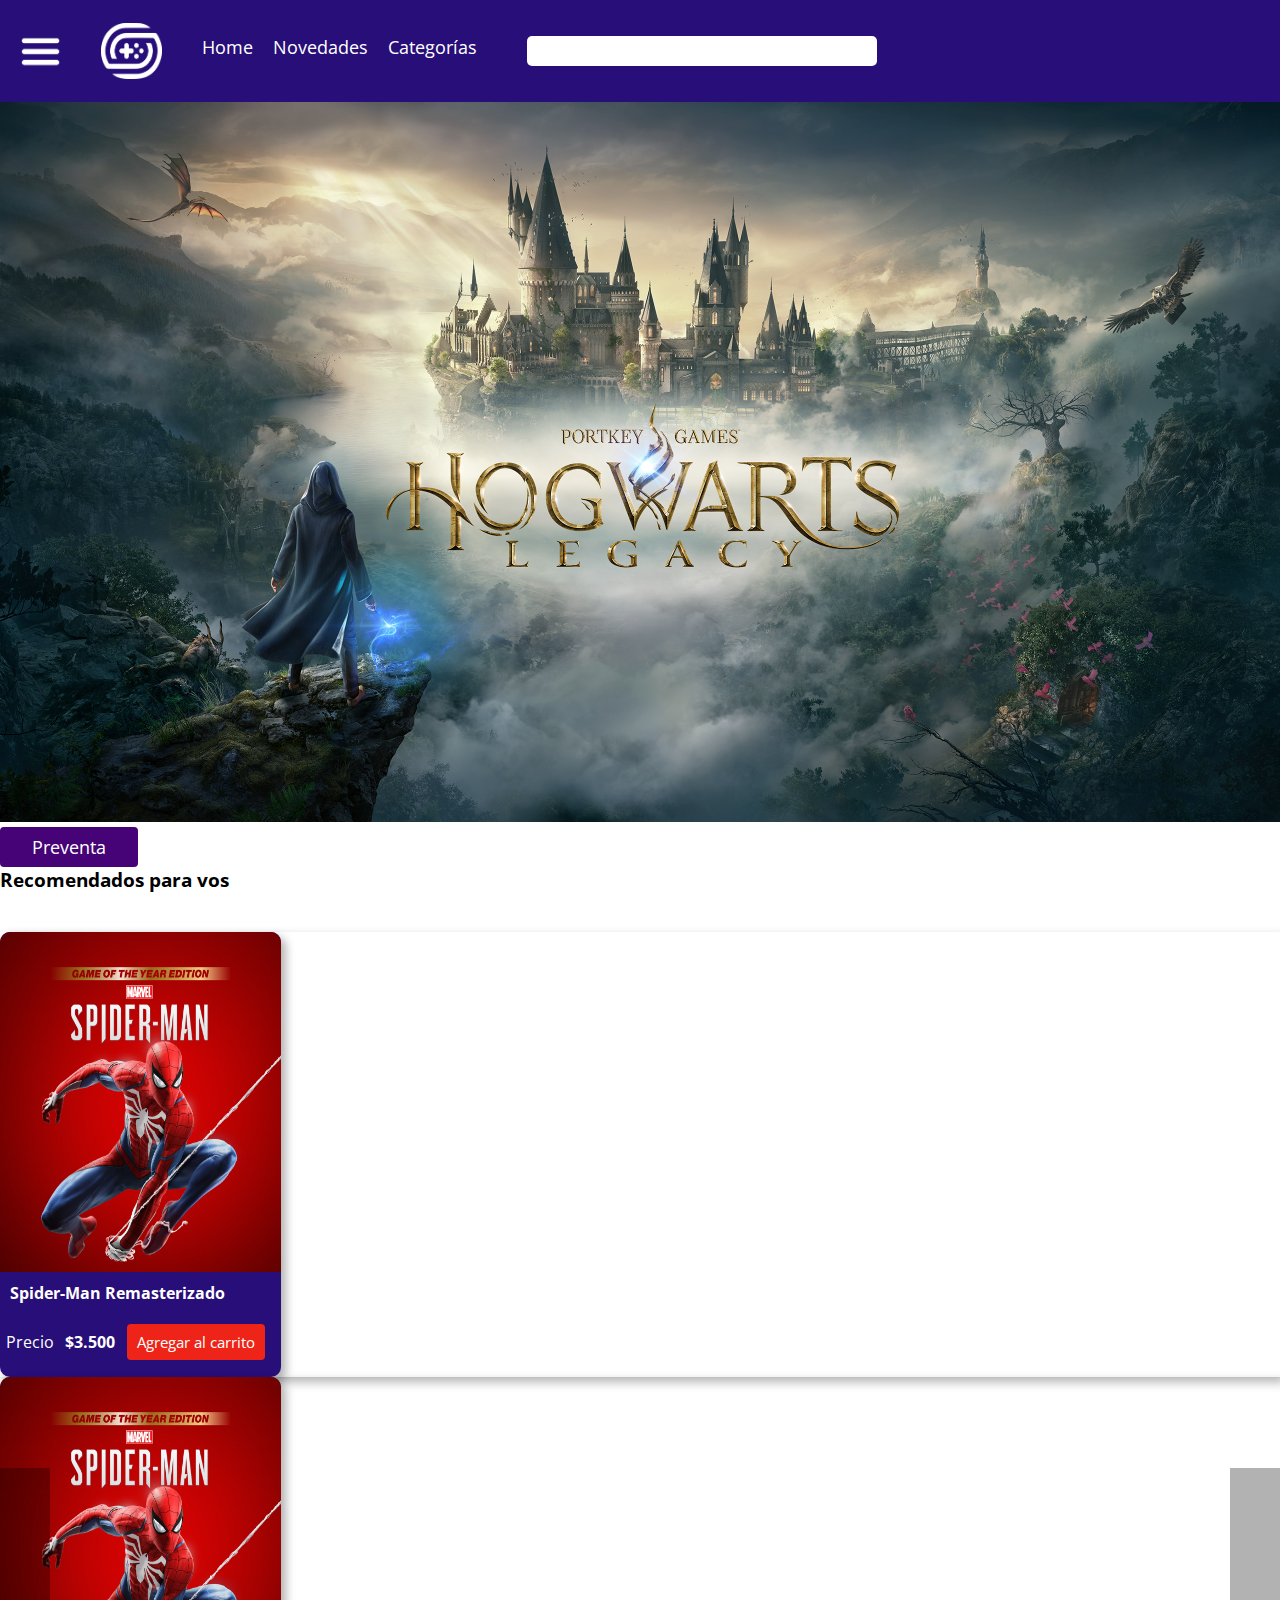
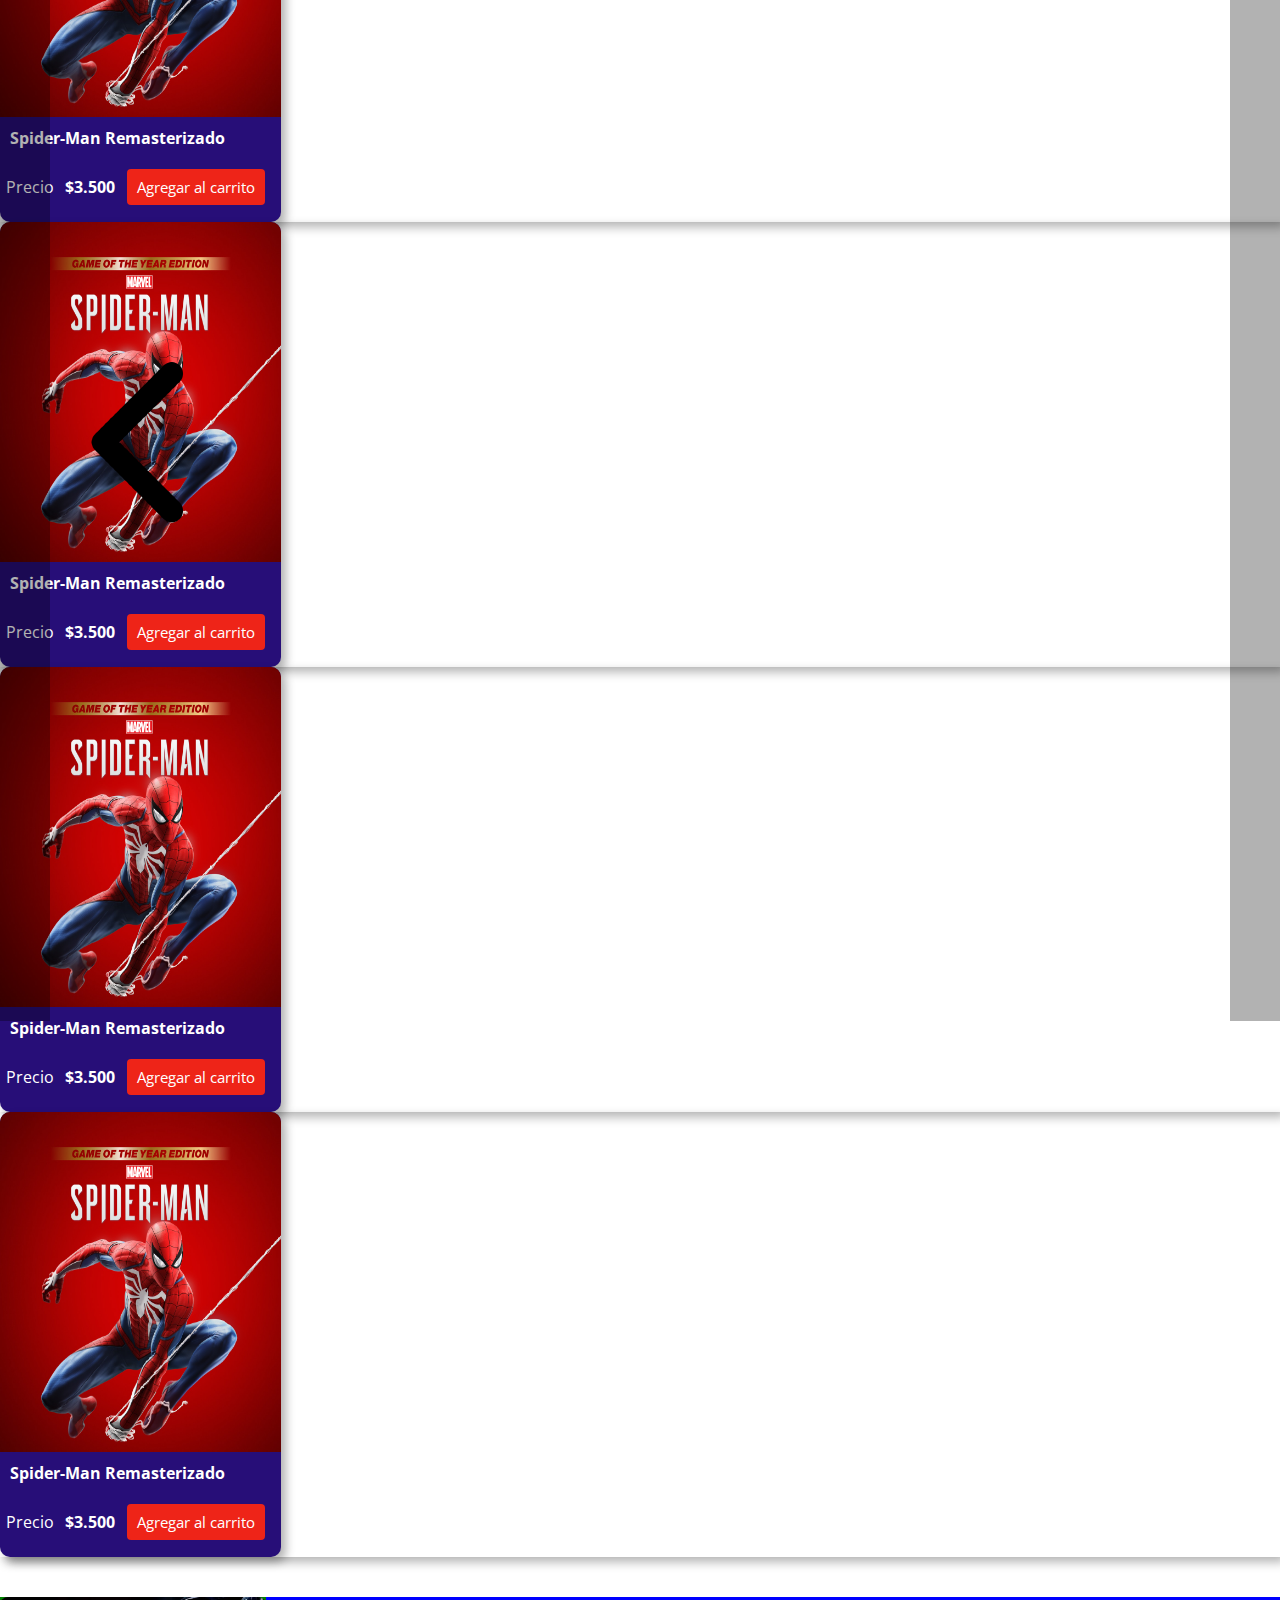
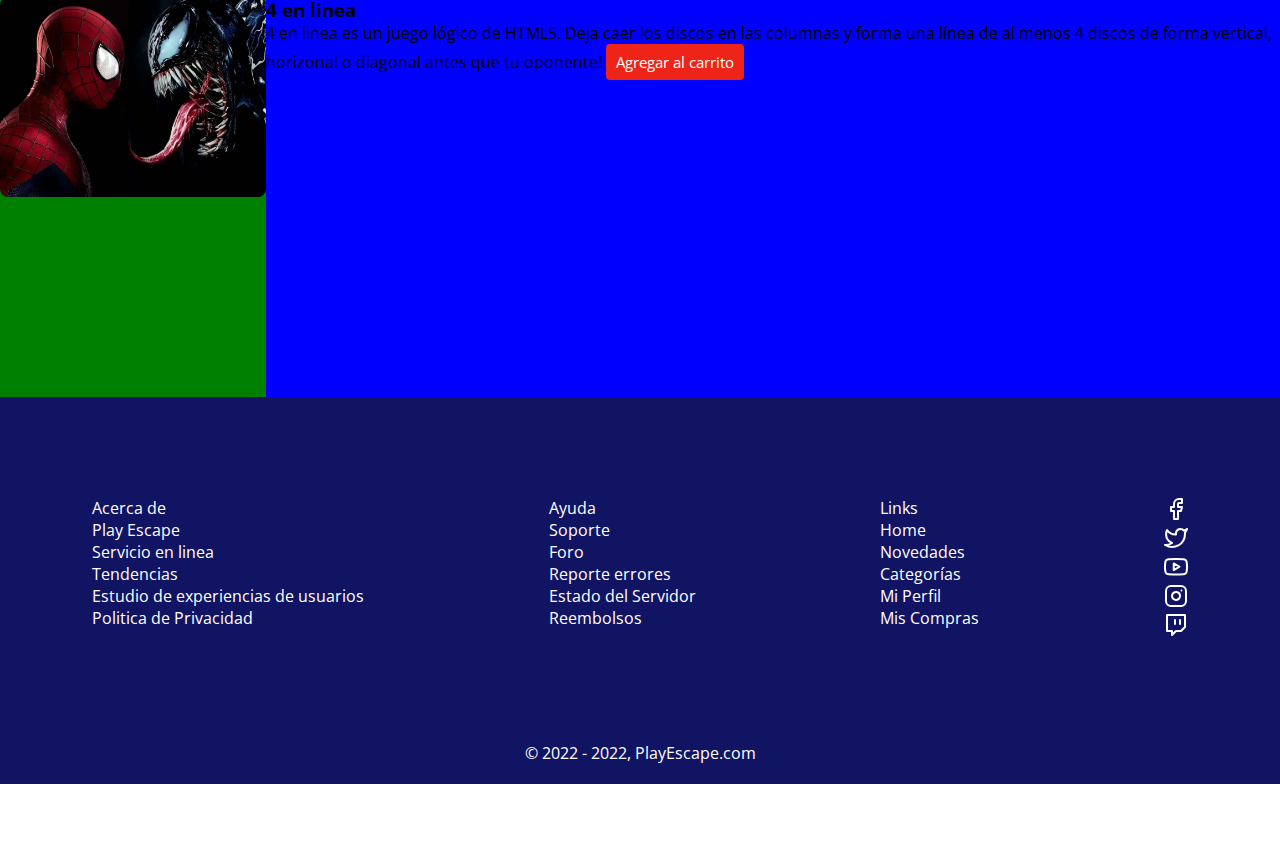
==== index.html @ 0b8a5ca6 "Add files via upload" ====
<!DOCTYPE html>
<html lang="en">
  <head>
    <meta charset="UTF-8" />
    <meta http-equiv="X-UA-Compatible" content="IE=edge" />
    <meta name="viewport" content="width=device-width, initial-scale=1.0" />
    <link
      href="https://fonts.googleapis.com/css?family=Open Sans"
      rel="stylesheet"
    />
    <link rel="stylesheet" href="css/style.css" />
    <title>Document</title>
  </head>
  <body>
    <header>
      <img class="menu-hanburguesa" src="/images/menu_hamburguesa.png" alt="" />
      <img class="logo" src="/images/logo.png" alt="" />
      <nav>
        <ul class="lista-nav">
          <li>Home</li>
          <li>Novedades</li>
          <li>Categorías</li>
        </ul>
      </nav>
      <input class="input-busqueda" type="text" />
    </header>


    <div class="content-hogwarts">
      <img class="img-hogwarts" src="/images/HogwartsLegacy.jpg" alt="" />
    <button class="btn-preventa"> Preventa </button>
    </div>
  <!---- CARDS DEL CARRUSEL RECOMENDADOS-->
<div class="content-carrusel-recomendado">

<div class="content-titulo-controladores">
  <h3>Recomendados para vos</h3>
  <div class="controladores">
    
  </div>
</div>

<div class="content-principal">
  
  
  <!---- de donde a donde va el carrusel-->
  <div class="content-carrusel">
    <button  type="button" id="flecha-izquierda" class="flecha-izquierda">
      <img src="/images/fecha izquierda.png" alt="">
    </button>
    <div class="carrusel">
      <div class="card1">
        <div class="box">
          <img src="/images/spider-man.jpg" alt="" />
        </div>
        <h4 class="title-card">Spider-Man Remasterizado</h4>
        <P>Precio <span>$3.500</span>
          <button class="btn-agregarCarrito"> Agregar al carrito </button></P>
        </div>
      </div>
      <div class="carrusel">
        <div class="card1">
          <div class="box">
            <img src="/images/spider-man.jpg" alt="" />
          </div>
          <h4 class="title-card">Spider-Man Remasterizado</h4>
          <P>Precio <span>$3.500</span>
          <button class="btn-agregarCarrito"> Agregar al carrito </button></P>
        </div>
      </div>
      <div class="carrusel">
        <div class="card1">
          <div class="box">
            <img src="/images/spider-man.jpg" alt="" />
          </div>
          <h4 class="title-card">Spider-Man Remasterizado</h4>
          <P>Precio <span>$3.500</span>
            <button class="btn-agregarCarrito"> Agregar al carrito </button></P>
          </div>
        </div>
        <div class="carrusel">
          <div class="card1">
          <div class="box">
            <img src="/images/spider-man.jpg" alt="" />
          </div>
          <h4 class="title-card">Spider-Man Remasterizado</h4>
          <P>Precio <span>$3.500</span>
            <button class="btn-agregarCarrito"> Agregar al carrito </button></P>
          </div>
      </div>
      <div class="carrusel">
        <div class="card1">
          <div class="box">
            <img src="/images/spider-man.jpg" alt="" />
          </div>
          <h4 class="title-card">Spider-Man Remasterizado</h4>
          <P>Precio <span>$3.500</span>
            <button class="btn-agregarCarrito"> Agregar al carrito </button></P>
          </div>
        </div>
      </div>

      <button type="button" id="flecha-derecha" class="flecha-derecha">
        <img src="/images/fechaDerecha.png" alt="">
      </button>
     
      </button>
    </div>
    
    
    
    
    <!---- Proba ahora, 4 en linea-->
    <div class="content-4enLinea">
      <div class="content-img">
        <div class="box2">
            <img src="/images/the-amazing-spider-man.webp" alt="" />
          </div>
        </div>
        <div class="content-texto">
          <h3>4 en linea</h3>
          4 en linea es un juego lógico de HTML5.
          Deja caer los discos en las columnas y
          forma una línea de al menos 4 discos de
          forma vertical, horizonal o diagonal antes
          que tu oponente!
          <button class="btn-agregarCarrito"> Agregar al carrito </button></P>
        </div>
        
      </div>



   

    <!---- CARDS DEL CARRUSEL RECOMENDADOS-->
    <footer>
      <div class="container-footer">
        <div>
          <ul>
            <li>Acerca de</li>
            <li>Play Escape</li>
            <li>Servicio en linea</li>
            <li>Tendencias</li>
            <li>Estudio de experiencias de usuarios</li>
            <li>Politica de Privacidad</li>
          </ul>
        </div>
        <div>
          <ul>
            <li>Ayuda</li>
            <li>Soporte</li>
            <li>Foro</li>
            <li>Reporte errores</li>
            <li>Estado del Servidor</li>
            <li>Reembolsos</li>
          </ul>
        </div>
        <div>
          <ul>
            <li>Links</li>
            <li>Home</li>
            <li>Novedades</li>
            <li>Categorías</li>
            <li>Mi Perfil</li>
            <li>Mis Compras</li>
          </ul>
        </div>
        <div>
          <ul>
            <li><img src="/images/facebook.svg" alt="" /></li>
            <li><img src="/images/twitter.svg" alt="" /></li>
            <li><img src="/images/youtube.svg" alt="" /></li>
            <li><img src="/images/instagram.svg" alt="" /></li>
            <li><img src="/images/twitch.svg" alt="" /></li>
          </ul>
        </div>
      </div>
      <div class="container-footer2">© 2022 - 2022, PlayEscape.com</div>
    </footer>

    <script src="/js/controlador.js"></script>
  </body>
</html>
---- css/style.css ----
* {
  margin: 0;
  padding: 0;
  list-style: none;
  text-decoration: none;
  border: none;
  outline: none;
  font-family: "Open Sans";
}

/* ----- HEADER -----*/

.menu-hanburguesa{
  max-width: 40%;
  max-height: 40%;
  margin: 20px 20px 20px 20px;

}

.logo{
  max-width: 55%;
  max-height: 55%;
  margin: 20px 20px 20px 20px;
}

.input-busqueda{
  width: 350px;
  height: 30px;
  border-radius: 5px;
  margin-left: 40px;
}

header,
nav {
  background-color: rgb(39, 14, 120);
  display: flex;
  flex-direction: row;
  align-items: center;
  color: white;
  font-family: "Open Sans";
  font-size: 25px;
  

}

nav {
  margin: 0px 0px 30px 10px
}
header {
  height: 102px;
  
  
}
.lista-nav {
  display: flex;
  flex-direction: row;
  font-size: 18px;
}
.lista-nav li{
  justify-content: center;
  padding: 51px 10px 30px 10px ;
  
}
/* ----- HEADER -----*/


/* ----- IMAG HOGWARTS -----*/
.img-hogwarts{
  max-width: 100%;
  max-height: 100%;
}

.btn-preventa{
  background-color: #460377;
  padding: 8px 32px;
  font-size: 18px;
  color:white;
  border-radius: 4px;
  position: relative;
}

/* ----- CONTENEDOR TITULO Y CONTROL -----*/
.content-titulo-controladores{
  display: flex;
  justify-content: space-between;
  align-items: end;
}

.content-titulo-controladores h3{
  color: black;
}

.controladores button{
  background-color: black;
  height: 3px;
  width: 10px;
  cursor: pointer;
  border: none;
  margin-right: 2px;
  

}
.controladores button:hover,
.controladores button.activo{
background-color: red;
}


/* ----- CONTENEDOR PRINCIPAL Y FLECHAS -----*/

.content-carrusel-recomendado {
	margin-bottom: 70px;
}

.content-principal {
	display: flex;
	align-items: center;
	position: relative;
}

.flecha-izquierda,
.flecha-derecha {
	position: absolute;
	border: none;
	background: rgba(0,0,0,0.3);
	font-size: 40px;
	height: 50%;
	top: calc(50% - 25%);
	line-height: 40px;
	width: 50px;
	color: #fff;
	cursor: pointer;
	z-index: 500;
	transition: .2s ease all;
}

.flecha-izquierda:hover,
.flecha-derecha:hover {
	background: rgba(0,0,0, .9);
}

.flecha-izquierda {
	left: 0;
}

.flecha-derecha {
	right: 0;
}


/* ----- CARRUSEL RECOMENDADOS -----*/

.content-carrusel-recomendado .content-principal{
  display: flex;
  flex-direction: row;
  align-items: center;
  position: relative;
}

.carrusel-recomendados{
  display: flex;
  
}

.content-principal{
  width: 100%;
  padding: 20px 0px 20px 0px;
  overflow: scroll;
  scroll-behavior: smooth;
}

.content-carrusel{
	width: 100%;
	padding: 20px 0;
	overflow: hidden;
	scroll-behavior: smooth;
}

.carrusel{
  display: flex;
	flex-wrap: nowrap;
  min-width: 20%;
  transition: .3s ease all;
  box-shadow: 5px 5px 10px rgba(0,0,0,.3);

}


.box{
  width: 281px;
  height: 340px;
  background-color: red;
  overflow: hidden;
}

.card1{
    width: 281px;
    height: 445px;
    color: white;
    
    border-radius: 10px;
    overflow: hidden;
    background-color: #270E78;
    min-width: 20%;
    transition: .3s ease all;
    box-shadow: 5px 5px 10px rgba(0,0,0, .3);
  }


  .card1.hover{
    transform: scale(1.2);
    transform-origin: center;
  }
  .card1 img{
    width: 281px;
    height: 340px;
  }

  .title-card{
    margin: 10px 5px 20px 10px;
  }
  
  p,span{
    display: flex;
    flex-direction: row;
    justify-content: space-around;
    align-items: center;
   
  }
  span{
    font-weight: bold;
  }
  .btn-agregarCarrito{
    padding: 8px 10px;
    margin-right: 10px;
    font-size: 15px;
    color:white;
    border-radius: 4px;
    background-color: #EE2418;
  }




/* ----- 4 EN LINEA -----*/
  .content-4enLinea{
    display: flex;
    flex-direction: row;
    height: 400px;
    background-color: #EE2418;
  }

  .content-img{

  background-color: green;
  }
  .box2{
    overflow: hidden;
    height: 200px;
    border-radius: 8px;
  }
  .box2 img{
    height: 200px;
  }

  .content-texto{
    background-color: blue;
  }


/* ----- FOOTER -----*/
footer {
  background-color: rgba(17, 19, 99, 1);
  display: flex;
  flex-direction: column;
  color: white;
}

.container-footer {
  display: flex;
  justify-content: space-around;
  margin-top: 100px;
  margin-bottom: 100px;
}

.container-footer2 {
  align-self: center;
  margin-bottom: 20px;
}
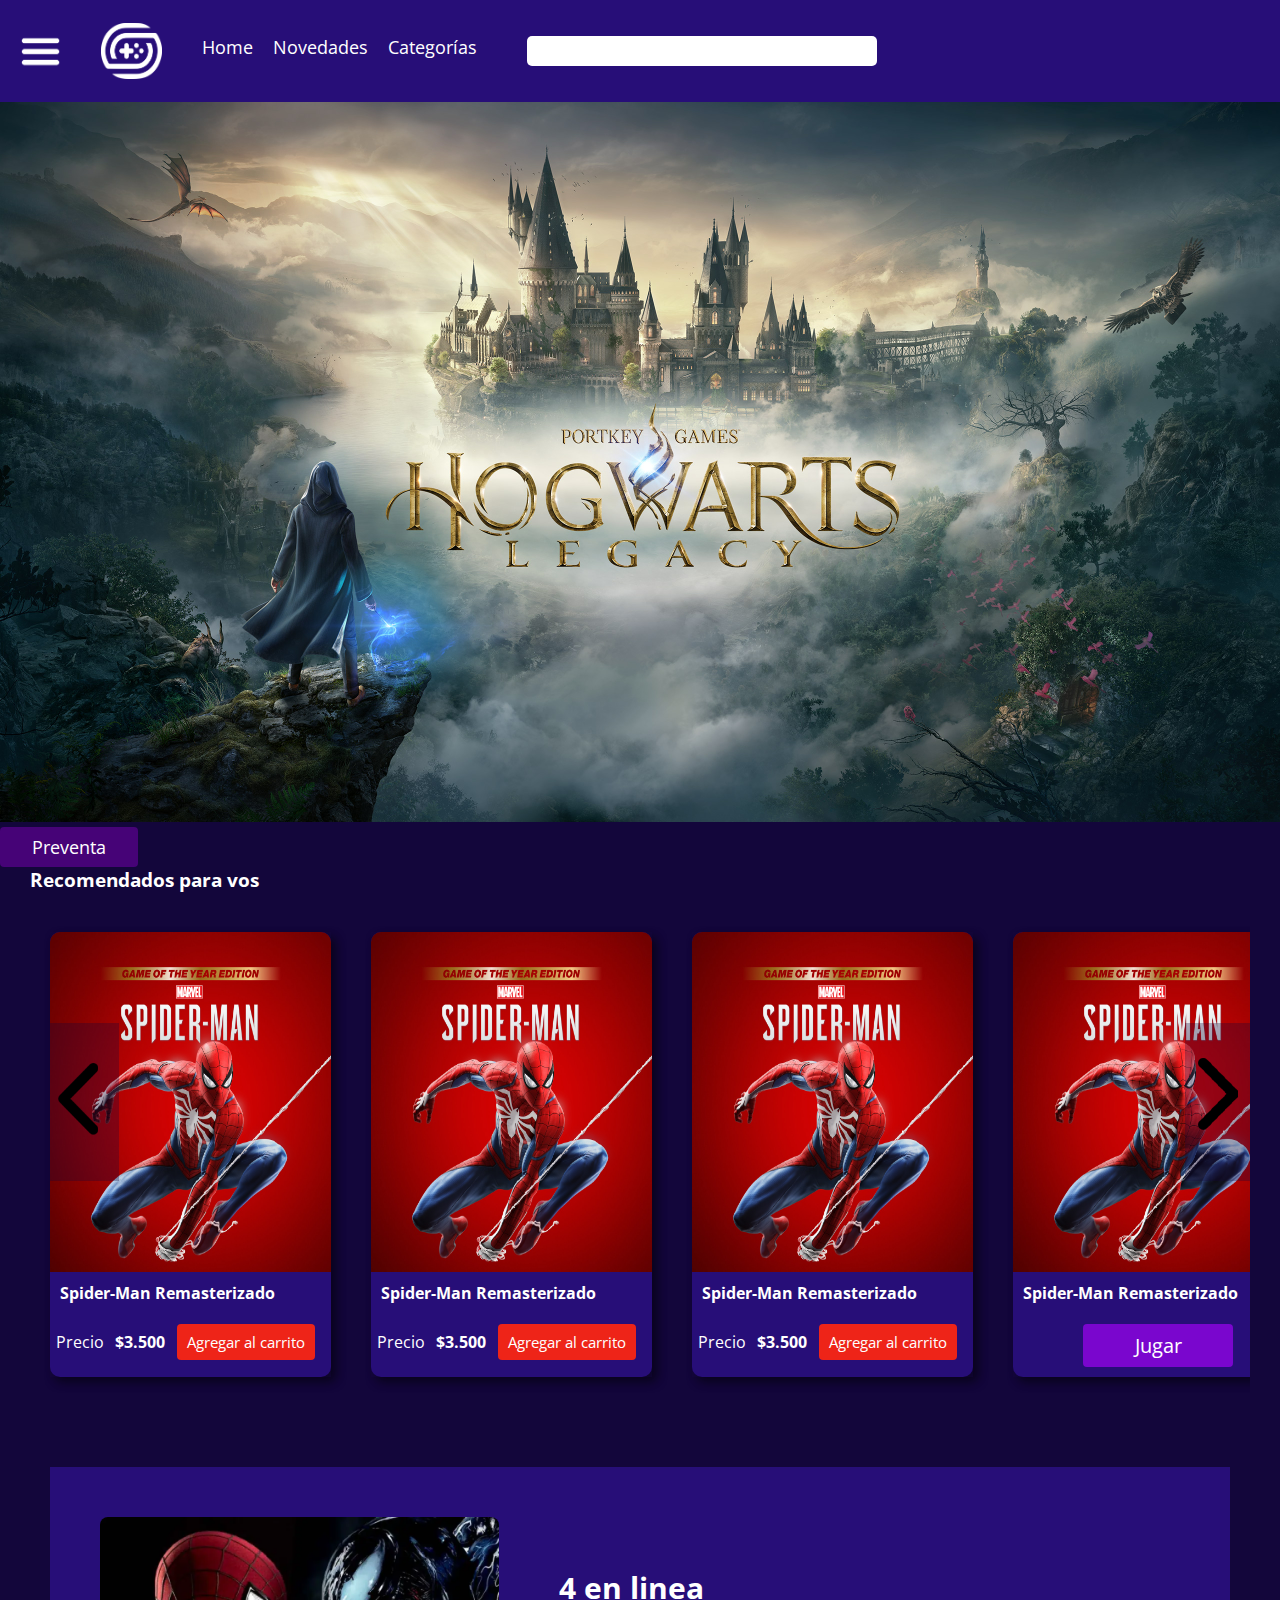
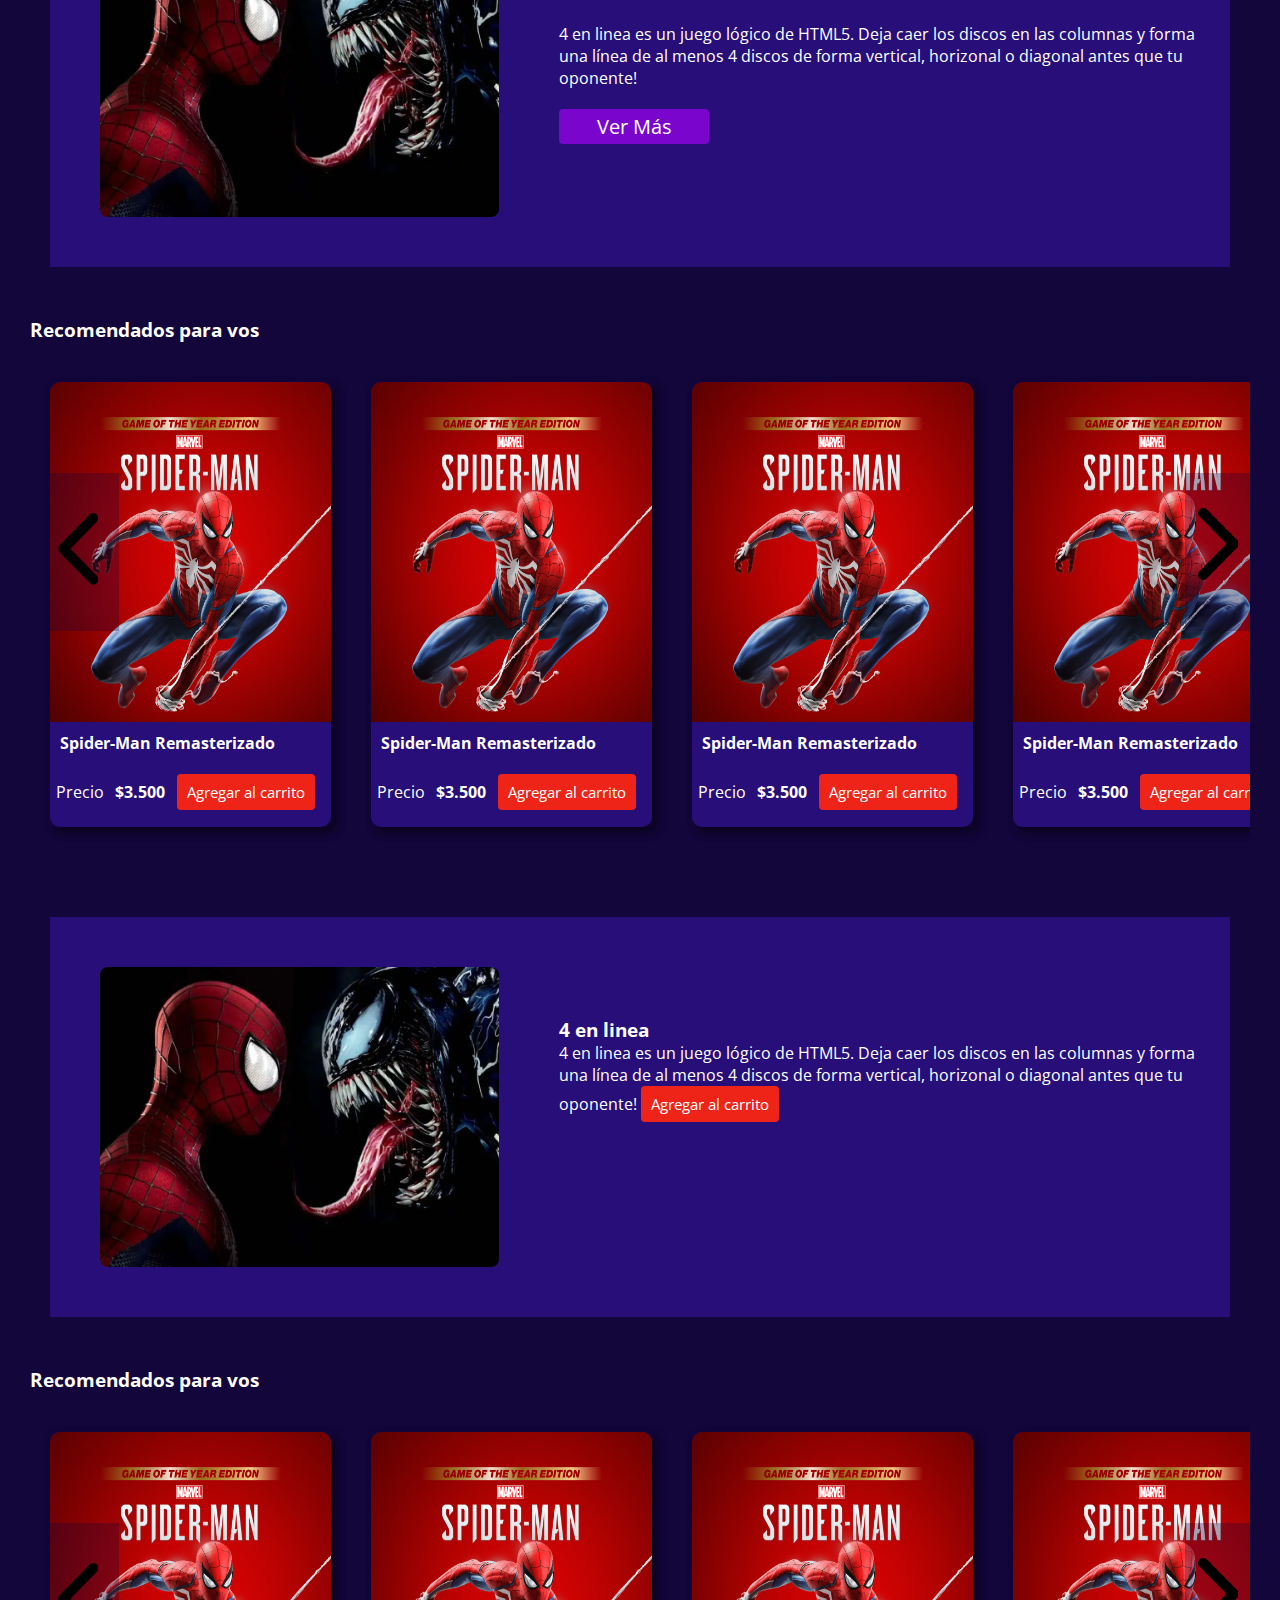
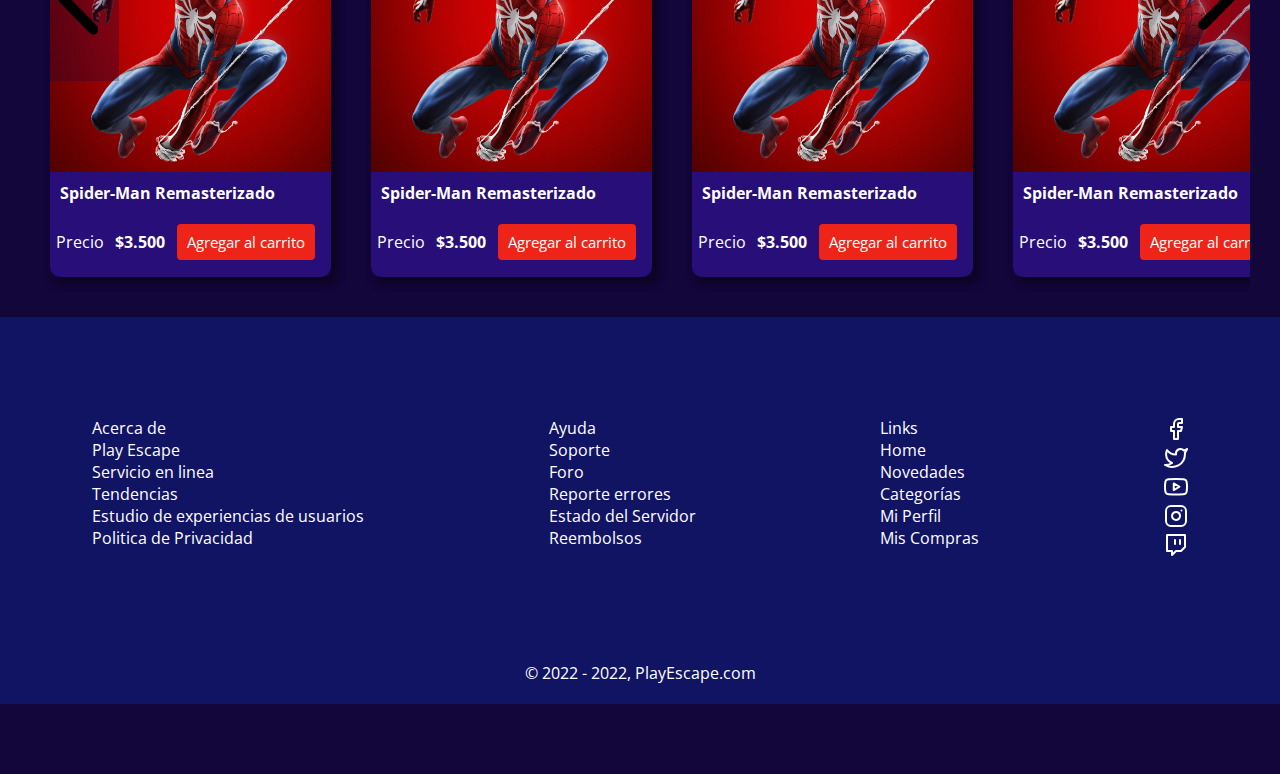
==== commit 5732b851: "Add files via upload" ====
--- a/index.html
+++ b/index.html
@@ -30,7 +30,12 @@
       <img class="img-hogwarts" src="/images/HogwartsLegacy.jpg" alt="" />
     <button class="btn-preventa"> Preventa </button>
     </div>
+
+
+
+
   <!---- CARDS DEL CARRUSEL RECOMENDADOS-->
+
 <div class="content-carrusel-recomendado">
 
 <div class="content-titulo-controladores">
@@ -58,46 +63,68 @@
           <button class="btn-agregarCarrito"> Agregar al carrito </button></P>
         </div>
       </div>
-      <div class="carrusel">
-        <div class="card1">
-          <div class="box">
-            <img src="/images/spider-man.jpg" alt="" />
-          </div>
-          <h4 class="title-card">Spider-Man Remasterizado</h4>
-          <P>Precio <span>$3.500</span>
-          <button class="btn-agregarCarrito"> Agregar al carrito </button></P>
-        </div>
-      </div>
-      <div class="carrusel">
-        <div class="card1">
-          <div class="box">
-            <img src="/images/spider-man.jpg" alt="" />
-          </div>
-          <h4 class="title-card">Spider-Man Remasterizado</h4>
-          <P>Precio <span>$3.500</span>
-            <button class="btn-agregarCarrito"> Agregar al carrito </button></P>
-          </div>
-        </div>
-        <div class="carrusel">
-          <div class="card1">
-          <div class="box">
-            <img src="/images/spider-man.jpg" alt="" />
-          </div>
-          <h4 class="title-card">Spider-Man Remasterizado</h4>
-          <P>Precio <span>$3.500</span>
-            <button class="btn-agregarCarrito"> Agregar al carrito </button></P>
-          </div>
-      </div>
-      <div class="carrusel">
-        <div class="card1">
-          <div class="box">
-            <img src="/images/spider-man.jpg" alt="" />
-          </div>
-          <h4 class="title-card">Spider-Man Remasterizado</h4>
-          <P>Precio <span>$3.500</span>
-            <button class="btn-agregarCarrito"> Agregar al carrito </button></P>
-          </div>
-        </div>
+      <!---- DIV DE LOS CARDS-->
+      <div class="carrusel">
+        <div class="card1">
+          <div class="box">
+            <img src="/images/spider-man.jpg" alt="" />
+          </div>
+          <h4 class="title-card">Spider-Man Remasterizado</h4>
+          <P>Precio <span>$3.500</span>
+          <button class="btn-agregarCarrito"> Agregar al carrito </button></P>
+        </div>
+      </div>
+
+      <div class="carrusel">
+        <div class="card1">
+          <div class="box">
+            <img src="/images/spider-man.jpg" alt="" />
+          </div>
+          <h4 class="title-card">Spider-Man Remasterizado</h4>
+          <P>Precio <span>$3.500</span>
+            <button class="btn-agregarCarrito"> Agregar al carrito </button></P>
+          </div>
+        </div>
+
+        <div class="carrusel">
+          <div class="card1">
+          <div class="box">
+            <img src="/images/spider-man.jpg" alt="" />
+          </div>
+          <h4 class="title-card">Spider-Man Remasterizado</h4>
+            <button class="btn-jugar"> Jugar </button>
+          </div>
+      </div>
+      <div class="carrusel">
+        <div class="card1">
+          <div class="box">
+            <img src="/images/spider-man.jpg" alt="" />
+          </div>
+          <h4 class="title-card">Spider-Man Remasterizado</h4>
+          
+            <button class="btn-jugar"> Jugar </button>        
+            </div>
+        </div>
+        <div class="carrusel">
+          <div class="card1">
+          <div class="box">
+            <img src="/images/spider-man.jpg" alt="" />
+          </div>
+          <h4 class="title-card">Spider-Man Remasterizado</h4>
+          <P>Precio <span>$3.500</span>
+            <button class="btn-agregarCarrito"> Agregar al carrito </button></P>
+          </div>
+      </div>
+      <div class="carrusel">
+        <div class="card1">
+        <div class="box">
+          <img src="/images/spider-man.jpg" alt="" />
+        </div>
+        <h4 class="title-card">Spider-Man Remasterizado</h4>
+        <P>Precio <span>$3.500</span>
+          <button class="btn-agregarCarrito"> Agregar al carrito </button></P>
+        </div>
+    </div>
       </div>
 
       <button type="button" id="flecha-derecha" class="flecha-derecha">
@@ -112,6 +139,128 @@
     
     <!---- Proba ahora, 4 en linea-->
     <div class="content-4enLinea">
+      <div class="content-img">
+        <div class="box2">
+            <img src="/images/the-amazing-spider-man.webp" alt="" />
+          </div>
+        </div>
+        <div class="content-texto">
+          <h3 class="texto-enLinea">4 en linea</h3>
+          <p>4 en linea es un juego lógico de HTML5.
+          Deja caer los discos en las columnas y
+          forma una línea de al menos 4 discos de
+          forma vertical, horizonal o diagonal antes
+          que tu oponente!
+        </p>
+          <button class="btn-ver-mas"> Ver Más </button></P>
+        </div>
+        
+      </div>
+
+
+
+  <!----  CARRUSEL -->
+
+
+
+<div class="content-carrusel-recomendado">
+
+<div class="content-titulo-controladores">
+  <h3>Recomendados para vos</h3>
+  <div class="controladores">
+    
+  </div>
+</div>
+
+<div class="content-principal">
+  
+  
+  <!---- de donde a donde va el carrusel-->
+  <div class="content-carrusel">
+    <button  type="button" id="flecha-izquierda" class="flecha-izquierda">
+      <img src="/images/fecha izquierda.png" alt="">
+    </button>
+    <div class="carrusel">
+      <div class="card1">
+        <div class="box">
+          <img src="/images/spider-man.jpg" alt="" />
+        </div>
+        <h4 class="title-card">Spider-Man Remasterizado</h4>
+        <P>Precio <span>$3.500</span>
+          <button class="btn-agregarCarrito"> Agregar al carrito </button></P>
+        </div>
+      </div>
+      <div class="carrusel">
+        <div class="card1">
+          <div class="box">
+            <img src="/images/spider-man.jpg" alt="" />
+          </div>
+          <h4 class="title-card">Spider-Man Remasterizado</h4>
+          <P>Precio <span>$3.500</span>
+          <button class="btn-agregarCarrito"> Agregar al carrito </button></P>
+        </div>
+      </div>
+      <div class="carrusel">
+        <div class="card1">
+          <div class="box">
+            <img src="/images/spider-man.jpg" alt="" />
+          </div>
+          <h4 class="title-card">Spider-Man Remasterizado</h4>
+          <P>Precio <span>$3.500</span>
+            <button class="btn-agregarCarrito"> Agregar al carrito </button></P>
+          </div>
+        </div>
+        <div class="carrusel">
+          <div class="card1">
+          <div class="box">
+            <img src="/images/spider-man.jpg" alt="" />
+          </div>
+          <h4 class="title-card">Spider-Man Remasterizado</h4>
+          <P>Precio <span>$3.500</span>
+            <button class="btn-agregarCarrito"> Agregar al carrito </button></P>
+          </div>
+      </div>
+      <div class="carrusel">
+        <div class="card1">
+          <div class="box">
+            <img src="/images/spider-man.jpg" alt="" />
+          </div>
+          <h4 class="title-card">Spider-Man Remasterizado</h4>
+          <P>Precio <span>$3.500</span>
+            <button class="btn-agregarCarrito"> Agregar al carrito </button></P>
+          </div>
+        </div>
+        <div class="carrusel">
+          <div class="card1">
+          <div class="box">
+            <img src="/images/spider-man.jpg" alt="" />
+          </div>
+          <h4 class="title-card">Spider-Man Remasterizado</h4>
+          <P>Precio <span>$3.500</span>
+            <button class="btn-agregarCarrito"> Agregar al carrito </button></P>
+          </div>
+      </div>
+      <div class="carrusel">
+        <div class="card1">
+        <div class="box">
+          <img src="/images/spider-man.jpg" alt="" />
+        </div>
+        <h4 class="title-card">Spider-Man Remasterizado</h4>
+        <P>Precio <span>$3.500</span>
+          <button class="btn-agregarCarrito"> Agregar al carrito </button></P>
+        </div>
+    </div>
+      </div>
+
+      <button type="button" id="flecha-derecha" class="flecha-derecha">
+        <img src="/images/fechaDerecha.png" alt="">
+      </button>
+     
+      </button>
+    </div>
+    
+     <!---- Proba ahora, 4 en linea-->
+     <div class="content-4enLinea">
       <div class="content-img">
         <div class="box2">
             <img src="/images/the-amazing-spider-man.webp" alt="" />
@@ -129,8 +278,105 @@
         
       </div>
 
-
-
+       <!----  CARRUSEL -->
+
+
+
+<div class="content-carrusel-recomendado">
+
+  <div class="content-titulo-controladores">
+    <h3>Recomendados para vos</h3>
+    <div class="controladores">
+      
+    </div>
+  </div>
+  
+  <div class="content-principal">
+    
+    
+    <!---- de donde a donde va el carrusel-->
+    <div class="content-carrusel">
+      <button  type="button" id="flecha-izquierda" class="flecha-izquierda">
+        <img src="/images/fecha izquierda.png" alt="">
+      </button>
+      <div class="carrusel">
+        <div class="card1">
+          <div class="box">
+            <img src="/images/spider-man.jpg" alt="" />
+          </div>
+          <h4 class="title-card">Spider-Man Remasterizado</h4>
+          <P>Precio <span>$3.500</span>
+            <button class="btn-agregarCarrito"> Agregar al carrito </button></P>
+          </div>
+        </div>
+        <div class="carrusel">
+          <div class="card1">
+            <div class="box">
+              <img src="/images/spider-man.jpg" alt="" />
+            </div>
+            <h4 class="title-card">Spider-Man Remasterizado</h4>
+            <P>Precio <span>$3.500</span>
+            <button class="btn-agregarCarrito"> Agregar al carrito </button></P>
+          </div>
+        </div>
+        <div class="carrusel">
+          <div class="card1">
+            <div class="box">
+              <img src="/images/spider-man.jpg" alt="" />
+            </div>
+            <h4 class="title-card">Spider-Man Remasterizado</h4>
+            <P>Precio <span>$3.500</span>
+              <button class="btn-agregarCarrito"> Agregar al carrito </button></P>
+            </div>
+          </div>
+          <div class="carrusel">
+            <div class="card1">
+            <div class="box">
+              <img src="/images/spider-man.jpg" alt="" />
+            </div>
+            <h4 class="title-card">Spider-Man Remasterizado</h4>
+            <P>Precio <span>$3.500</span>
+              <button class="btn-agregarCarrito"> Agregar al carrito </button></P>
+            </div>
+        </div>
+        <div class="carrusel">
+          <div class="card1">
+            <div class="box">
+              <img src="/images/spider-man.jpg" alt="" />
+            </div>
+            <h4 class="title-card">Spider-Man Remasterizado</h4>
+            <P>Precio <span>$3.500</span>
+              <button class="btn-agregarCarrito"> Agregar al carrito </button></P>
+            </div>
+          </div>
+          <div class="carrusel">
+            <div class="card1">
+            <div class="box">
+              <img src="/images/spider-man.jpg" alt="" />
+            </div>
+            <h4 class="title-card">Spider-Man Remasterizado</h4>
+            <P>Precio <span>$3.500</span>
+              <button class="btn-agregarCarrito"> Agregar al carrito </button></P>
+            </div>
+        </div>
+        <div class="carrusel">
+          <div class="card1">
+          <div class="box">
+            <img src="/images/spider-man.jpg" alt="" />
+          </div>
+          <h4 class="title-card">Spider-Man Remasterizado</h4>
+          <P>Precio <span>$3.500</span>
+            <button class="btn-agregarCarrito"> Agregar al carrito </button></P>
+          </div>
+      </div>
+        </div>
+  
+        <button type="button" id="flecha-derecha" class="flecha-derecha">
+          <img src="/images/fechaDerecha.png" alt="">
+        </button>
+       
+        </button>
+      </div>
    
 
     <!---- CARDS DEL CARRUSEL RECOMENDADOS-->
--- a/css/style.css
+++ b/css/style.css
@@ -6,10 +6,13 @@
   border: none;
   outline: none;
   font-family: "Open Sans";
+  
 }
 
 /* ----- HEADER -----*/
-
+body{
+  background-color: #13063B;
+}
 .menu-hanburguesa{
   max-width: 40%;
   max-height: 40%;
@@ -87,13 +90,14 @@
 }
 
 .content-titulo-controladores h3{
-  color: black;
+  color: white;
+  margin: 0px 10px 0px 30px;
 }
 
 .controladores button{
   background-color: black;
   height: 3px;
-  width: 10px;
+  width: 30px;
   cursor: pointer;
   border: none;
   margin-right: 2px;
@@ -118,16 +122,18 @@
 	position: relative;
 }
 
+
+
 .flecha-izquierda,
 .flecha-derecha {
+  
 	position: absolute;
+  margin: 0px 30px 0px 47px;
 	border: none;
-	background: rgba(0,0,0,0.3);
-	font-size: 40px;
-	height: 50%;
+	background: rgba(19,6,59,0.3);
+	height: 30%;
 	top: calc(50% - 25%);
 	line-height: 40px;
-	width: 50px;
 	color: #fff;
 	cursor: pointer;
 	z-index: 500;
@@ -137,6 +143,7 @@
 .flecha-izquierda:hover,
 .flecha-derecha:hover {
 	background: rgba(0,0,0, .9);
+
 }
 
 .flecha-izquierda {
@@ -165,24 +172,23 @@
 .content-principal{
   width: 100%;
   padding: 20px 0px 20px 0px;
-  overflow: scroll;
+  overflow: hidden;
   scroll-behavior: smooth;
 }
 
 .content-carrusel{
-	width: 100%;
+  display: flex;
 	padding: 20px 0;
+  margin: 0px 30px 0px 30px;
 	overflow: hidden;
 	scroll-behavior: smooth;
 }
 
 .carrusel{
-  display: flex;
-	flex-wrap: nowrap;
-  min-width: 20%;
+  margin: 0px 20px 0px 20px;
   transition: .3s ease all;
   box-shadow: 5px 5px 10px rgba(0,0,0,.3);
-
+  
 }
 
 
@@ -197,11 +203,10 @@
     width: 281px;
     height: 445px;
     color: white;
+    border-radius: 10px;
     
-    border-radius: 10px;
     overflow: hidden;
     background-color: #270E78;
-    min-width: 20%;
     transition: .3s ease all;
     box-shadow: 5px 5px 10px rgba(0,0,0, .3);
   }
@@ -230,13 +235,23 @@
   span{
     font-weight: bold;
   }
-  .btn-agregarCarrito{
+  .btn-agregarCarrito,.btn-jugar{
     padding: 8px 10px;
     margin-right: 10px;
     font-size: 15px;
     color:white;
     border-radius: 4px;
-    background-color: #EE2418;
+  }
+
+  .btn-agregarCarrito{
+    background-color: #EE2418;;
+  }
+  .btn-jugar{
+    background-color: #7A06CE;
+    margin-left: 70px;
+    width: 150px;
+    font-size: 20px;
+    border-radius: 4px;
   }
 
 
@@ -247,25 +262,44 @@
     display: flex;
     flex-direction: row;
     height: 400px;
-    background-color: #EE2418;
+    background-color: #270E78;
+    margin: 50px 50px 50px 50px;
+    
   }
 
   .content-img{
-
-  background-color: green;
+  padding: 50px 30px 100px 50px;
   }
   .box2{
     overflow: hidden;
-    height: 200px;
+    height: 300px;
     border-radius: 8px;
   }
   .box2 img{
-    height: 200px;
+    height: 100%;
   }
 
   .content-texto{
-    background-color: blue;
-  }
+    padding: 100px 30px 100px 30px;
+    color: white;
+  }
+
+  .texto-enLinea{
+    margin: 0px 0px 15px 0px;
+    font-size: 30px;
+  }
+  .btn-ver-mas{
+    background-color: #7A06CE;
+    margin: 20px 0px 0px 0px ;
+    width: 150px;
+    height: 35px;
+    font-size: 20px;
+    border-radius: 4px;
+    font-family: 'Open Sans';
+    color: white;
+  }
+
+  
 
 
 /* ----- FOOTER -----*/
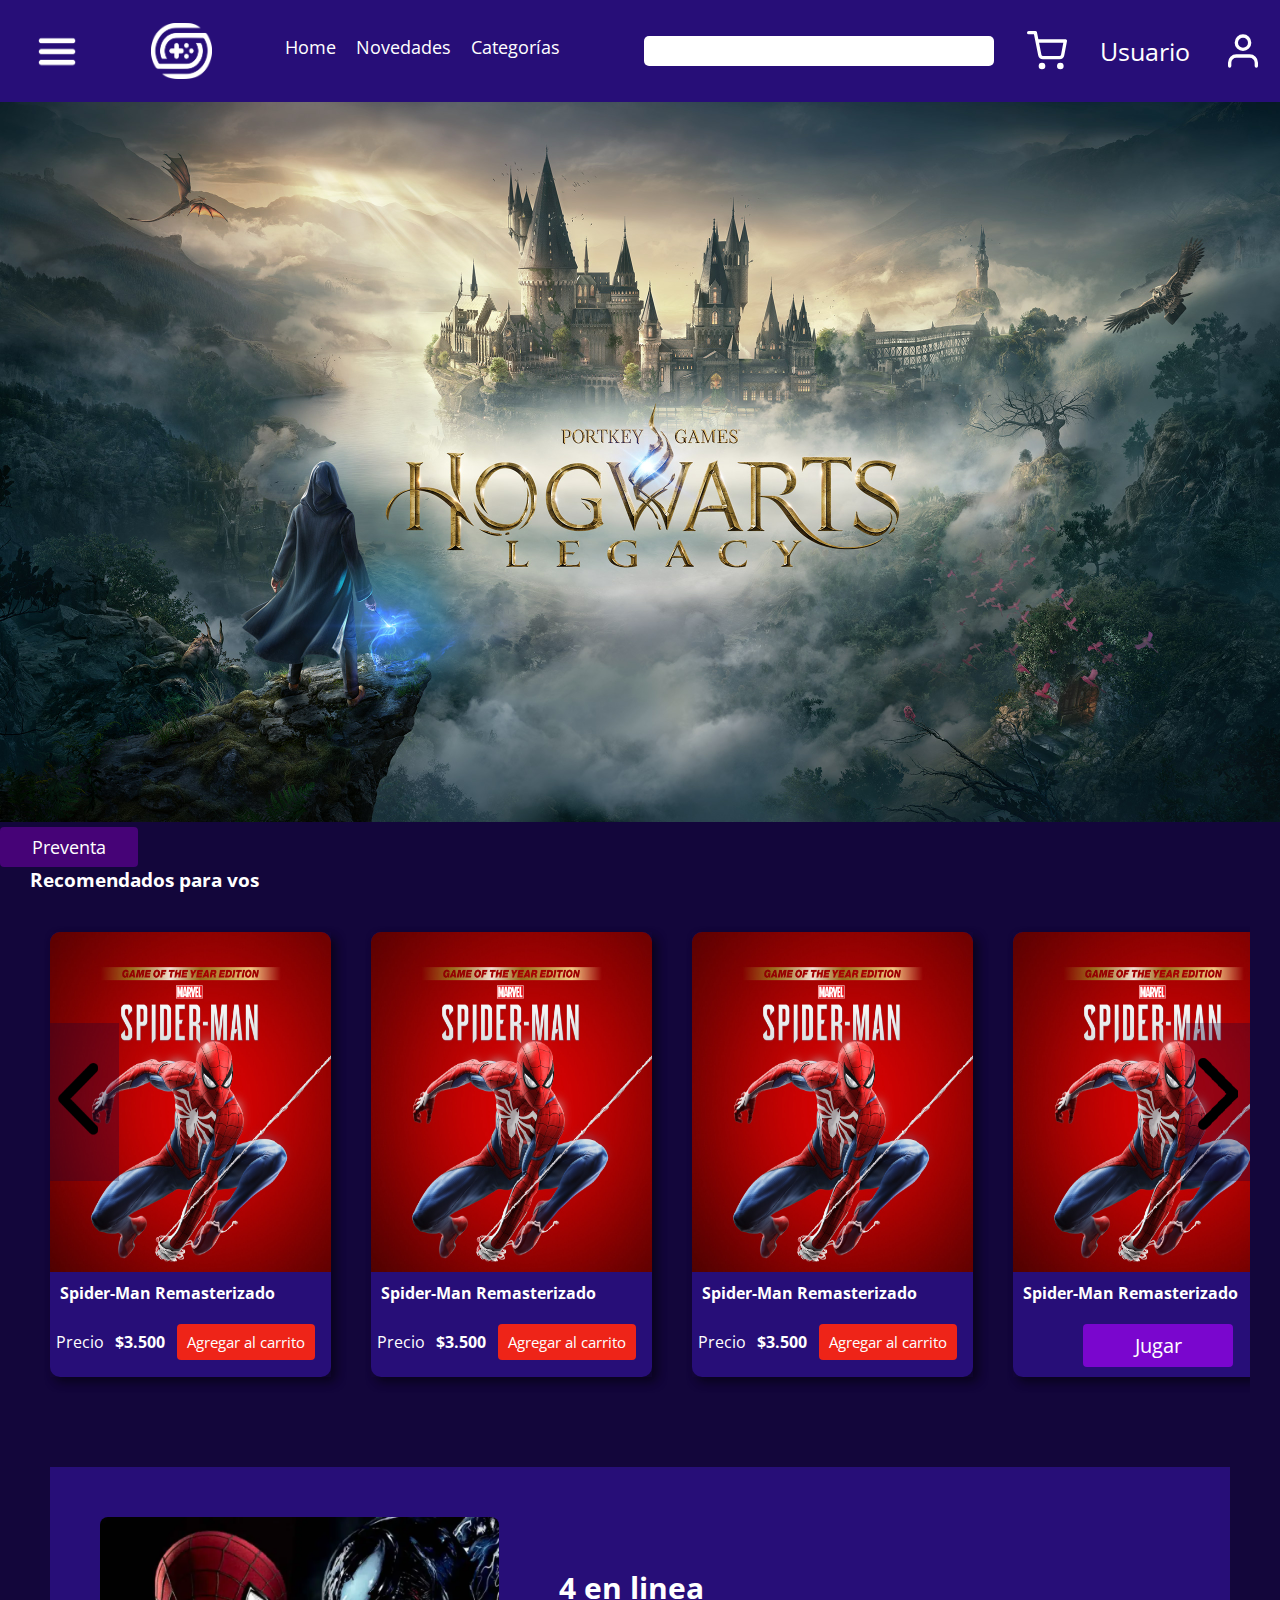
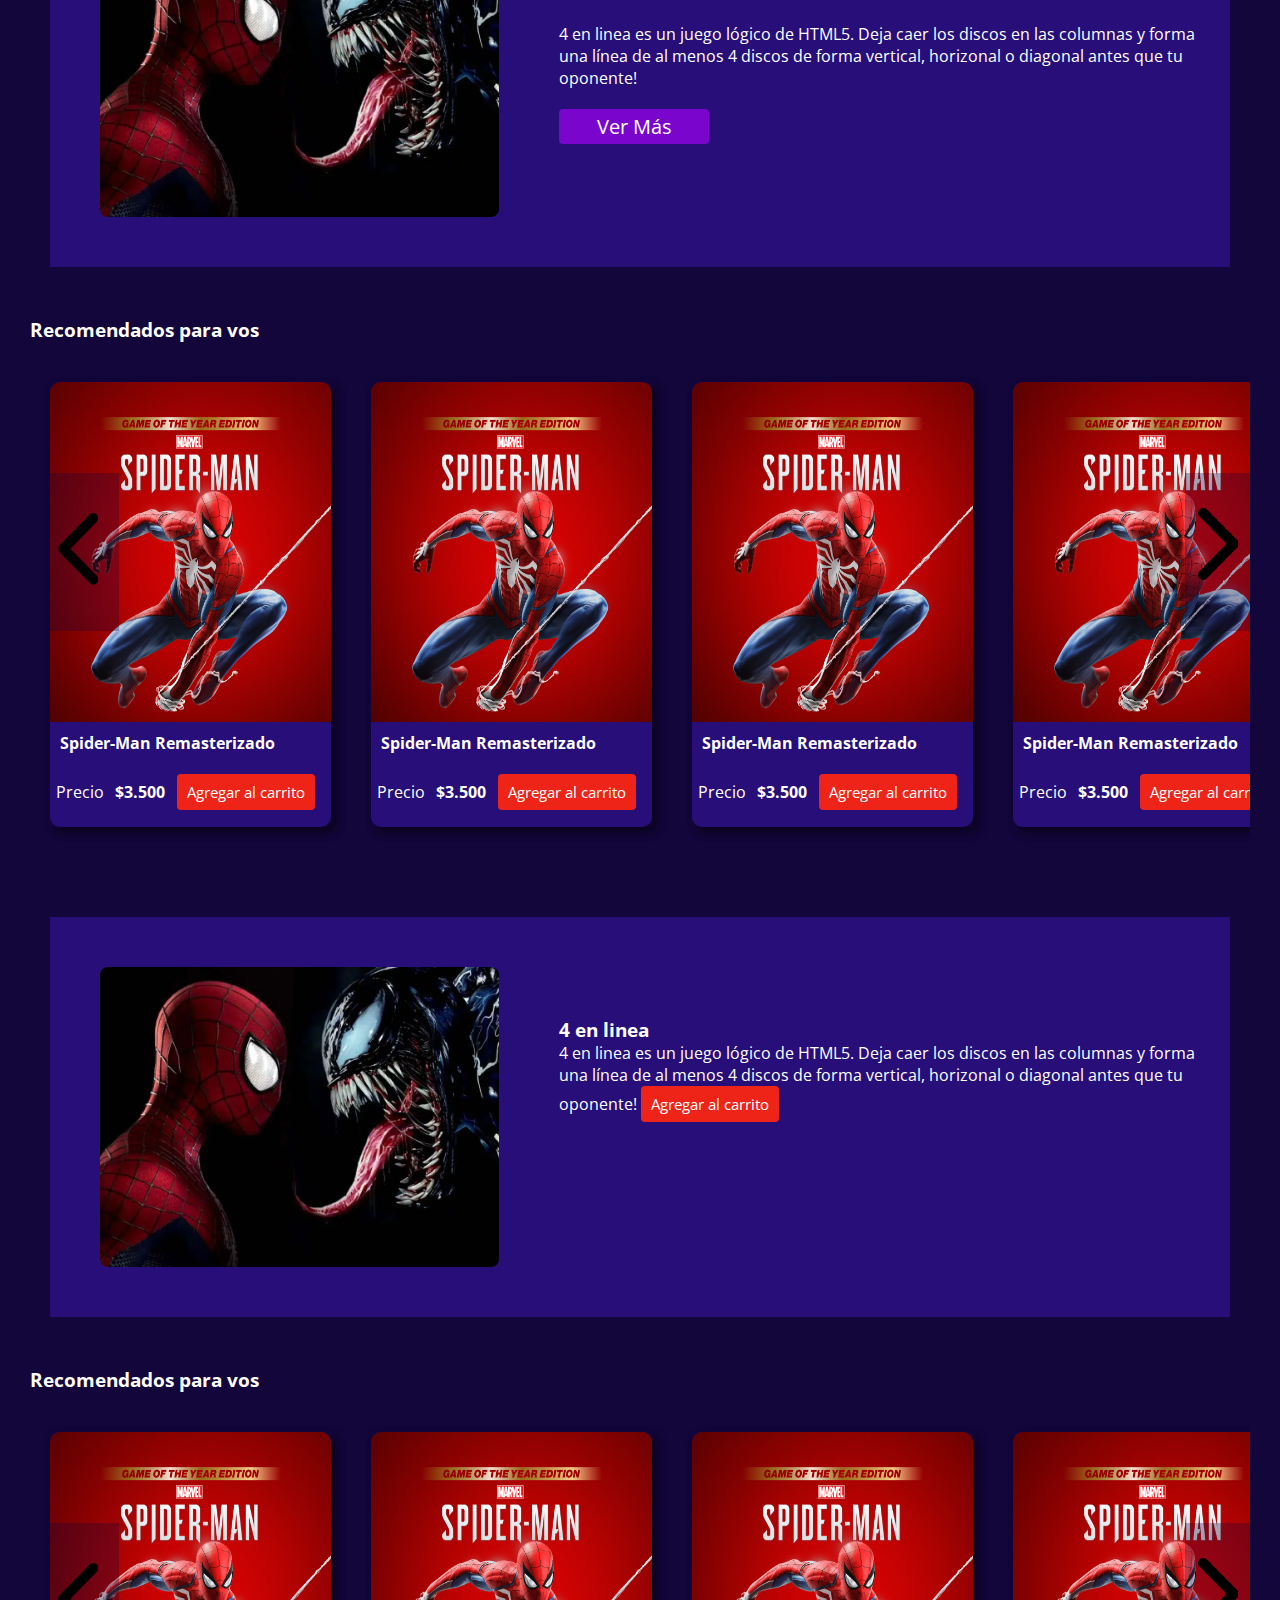
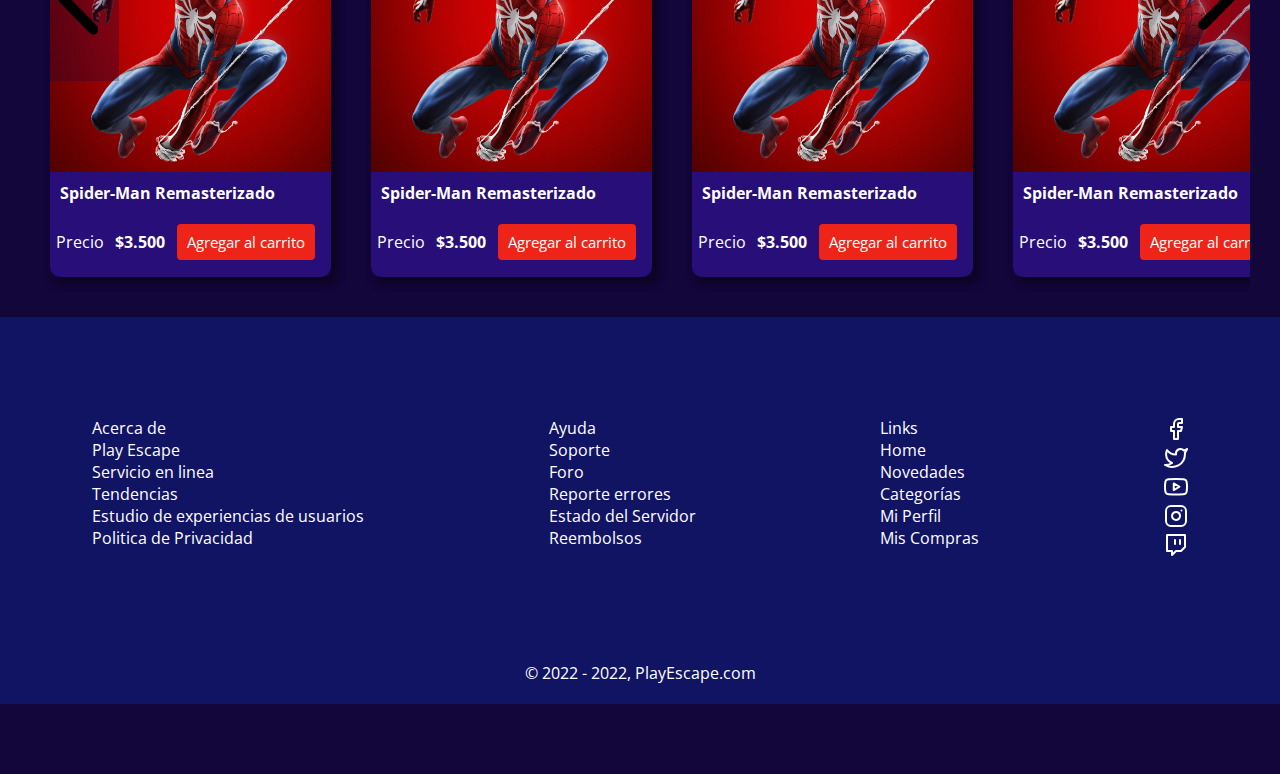
==== commit 6db1af11: "Caja comentarios" ====
--- a/index.html
+++ b/index.html
@@ -17,12 +17,15 @@
       <img class="logo" src="/images/logo.png" alt="" />
       <nav>
         <ul class="lista-nav">
-          <li>Home</li>
-          <li>Novedades</li>
-          <li>Categorías</li>
+          <li><a href="index.html">Home</a></li>
+          <li><a href="juegoLanzamiento.html">Novedades</a></li>
+          <li><a href="4enlinea.html">Categorías</a></li>
         </ul>
       </nav>
       <input class="input-busqueda" type="text" />
+      <img src="/images/shopping-cart.svg" alt="" />
+      <p>Usuario</p>
+      <img src="/images/user.svg" alt="" />
     </header>
 
 
@@ -152,7 +155,7 @@
           forma vertical, horizonal o diagonal antes
           que tu oponente!
         </p>
-          <button class="btn-ver-mas"> Ver Más </button></P>
+          <button class="btn-ver-mas"><a href="4enlinea.html">Ver Más</a></button></P>
         </div>
         
       </div>
--- a/css/style.css
+++ b/css/style.css
@@ -6,27 +6,25 @@
   border: none;
   outline: none;
   font-family: "Open Sans";
-  
 }
 
 /* ----- HEADER -----*/
-body{
-  background-color: #13063B;
-}
-.menu-hanburguesa{
+body {
+  background-color: #13063b;
+}
+.menu-hanburguesa {
   max-width: 40%;
   max-height: 40%;
   margin: 20px 20px 20px 20px;
-
-}
-
-.logo{
+}
+
+.logo {
   max-width: 55%;
   max-height: 55%;
   margin: 20px 20px 20px 20px;
 }
 
-.input-busqueda{
+.input-busqueda {
   width: 350px;
   height: 30px;
   border-radius: 5px;
@@ -39,268 +37,258 @@
   display: flex;
   flex-direction: row;
   align-items: center;
+  justify-content: space-around;
   color: white;
   font-family: "Open Sans";
   font-size: 25px;
-  
-
 }
 
 nav {
-  margin: 0px 0px 30px 10px
+  margin: 0px 0px 30px 10px;
 }
 header {
   height: 102px;
-  
-  
 }
 .lista-nav {
   display: flex;
   flex-direction: row;
   font-size: 18px;
 }
-.lista-nav li{
+.lista-nav li {
   justify-content: center;
-  padding: 51px 10px 30px 10px ;
-  
-}
+  padding: 51px 10px 30px 10px;
+}
+a {
+  color: white;
+}
+
+.breadcrumb {
+  background-color: rgba(122, 124, 221, 1);
+  color: white;
+}
+
 /* ----- HEADER -----*/
 
+section {
+  background-color: rgba(167, 168, 232, 1);
+}
 
 /* ----- IMAG HOGWARTS -----*/
-.img-hogwarts{
+.img-hogwarts {
   max-width: 100%;
   max-height: 100%;
 }
 
-.btn-preventa{
+.btn-preventa {
   background-color: #460377;
   padding: 8px 32px;
   font-size: 18px;
-  color:white;
+  color: white;
   border-radius: 4px;
   position: relative;
 }
 
 /* ----- CONTENEDOR TITULO Y CONTROL -----*/
-.content-titulo-controladores{
+.content-titulo-controladores {
   display: flex;
   justify-content: space-between;
   align-items: end;
 }
 
-.content-titulo-controladores h3{
+.content-titulo-controladores h3 {
   color: white;
   margin: 0px 10px 0px 30px;
 }
 
-.controladores button{
+.controladores button {
   background-color: black;
   height: 3px;
   width: 30px;
   cursor: pointer;
   border: none;
   margin-right: 2px;
-  
-
 }
 .controladores button:hover,
-.controladores button.activo{
-background-color: red;
-}
-
+.controladores button.activo {
+  background-color: red;
+}
 
 /* ----- CONTENEDOR PRINCIPAL Y FLECHAS -----*/
 
 .content-carrusel-recomendado {
-	margin-bottom: 70px;
+  margin-bottom: 70px;
 }
 
 .content-principal {
-	display: flex;
-	align-items: center;
-	position: relative;
-}
-
-
+  display: flex;
+  align-items: center;
+  position: relative;
+}
 
 .flecha-izquierda,
 .flecha-derecha {
-  
-	position: absolute;
+  position: absolute;
   margin: 0px 30px 0px 47px;
-	border: none;
-	background: rgba(19,6,59,0.3);
-	height: 30%;
-	top: calc(50% - 25%);
-	line-height: 40px;
-	color: #fff;
-	cursor: pointer;
-	z-index: 500;
-	transition: .2s ease all;
+  border: none;
+  background: rgba(19, 6, 59, 0.3);
+  height: 30%;
+  top: calc(50% - 25%);
+  line-height: 40px;
+  color: #fff;
+  cursor: pointer;
+  z-index: 500;
+  transition: 0.2s ease all;
 }
 
 .flecha-izquierda:hover,
 .flecha-derecha:hover {
-	background: rgba(0,0,0, .9);
-
+  background: rgba(0, 0, 0, 0.9);
 }
 
 .flecha-izquierda {
-	left: 0;
+  left: 0;
 }
 
 .flecha-derecha {
-	right: 0;
-}
-
+  right: 0;
+}
 
 /* ----- CARRUSEL RECOMENDADOS -----*/
 
-.content-carrusel-recomendado .content-principal{
+.content-carrusel-recomendado .content-principal {
   display: flex;
   flex-direction: row;
   align-items: center;
   position: relative;
 }
 
-.carrusel-recomendados{
-  display: flex;
-  
-}
-
-.content-principal{
+.carrusel-recomendados {
+  display: flex;
+}
+
+.content-principal {
   width: 100%;
   padding: 20px 0px 20px 0px;
   overflow: hidden;
   scroll-behavior: smooth;
 }
 
-.content-carrusel{
-  display: flex;
-	padding: 20px 0;
+.content-carrusel {
+  display: flex;
+  padding: 20px 0;
   margin: 0px 30px 0px 30px;
-	overflow: hidden;
-	scroll-behavior: smooth;
-}
-
-.carrusel{
+  overflow: hidden;
+  scroll-behavior: smooth;
+}
+
+.carrusel {
   margin: 0px 20px 0px 20px;
-  transition: .3s ease all;
-  box-shadow: 5px 5px 10px rgba(0,0,0,.3);
-  
-}
-
-
-.box{
+  transition: 0.3s ease all;
+  box-shadow: 5px 5px 10px rgba(0, 0, 0, 0.3);
+}
+
+.box {
   width: 281px;
   height: 340px;
   background-color: red;
   overflow: hidden;
 }
 
-.card1{
-    width: 281px;
-    height: 445px;
-    color: white;
-    border-radius: 10px;
-    
-    overflow: hidden;
-    background-color: #270E78;
-    transition: .3s ease all;
-    box-shadow: 5px 5px 10px rgba(0,0,0, .3);
-  }
-
-
-  .card1.hover{
-    transform: scale(1.2);
-    transform-origin: center;
-  }
-  .card1 img{
-    width: 281px;
-    height: 340px;
-  }
-
-  .title-card{
-    margin: 10px 5px 20px 10px;
-  }
-  
-  p,span{
-    display: flex;
-    flex-direction: row;
-    justify-content: space-around;
-    align-items: center;
-   
-  }
-  span{
-    font-weight: bold;
-  }
-  .btn-agregarCarrito,.btn-jugar{
-    padding: 8px 10px;
-    margin-right: 10px;
-    font-size: 15px;
-    color:white;
-    border-radius: 4px;
-  }
-
-  .btn-agregarCarrito{
-    background-color: #EE2418;;
-  }
-  .btn-jugar{
-    background-color: #7A06CE;
-    margin-left: 70px;
-    width: 150px;
-    font-size: 20px;
-    border-radius: 4px;
-  }
-
-
-
+.card1 {
+  width: 281px;
+  height: 445px;
+  color: white;
+  border-radius: 10px;
+
+  overflow: hidden;
+  background-color: #270e78;
+  transition: 0.3s ease all;
+  box-shadow: 5px 5px 10px rgba(0, 0, 0, 0.3);
+}
+
+.card1.hover {
+  transform: scale(1.2);
+  transform-origin: center;
+}
+.card1 img {
+  width: 281px;
+  height: 340px;
+}
+
+.title-card {
+  margin: 10px 5px 20px 10px;
+}
+
+p,
+span {
+  display: flex;
+  flex-direction: row;
+  justify-content: space-around;
+  align-items: center;
+}
+span {
+  font-weight: bold;
+}
+.btn-agregarCarrito,
+.btn-jugar {
+  padding: 8px 10px;
+  margin-right: 10px;
+  font-size: 15px;
+  color: white;
+  border-radius: 4px;
+}
+
+.btn-agregarCarrito {
+  background-color: #ee2418;
+}
+.btn-jugar {
+  background-color: #7a06ce;
+  margin-left: 70px;
+  width: 150px;
+  font-size: 20px;
+  border-radius: 4px;
+}
 
 /* ----- 4 EN LINEA -----*/
-  .content-4enLinea{
-    display: flex;
-    flex-direction: row;
-    height: 400px;
-    background-color: #270E78;
-    margin: 50px 50px 50px 50px;
-    
-  }
-
-  .content-img{
+.content-4enLinea {
+  display: flex;
+  flex-direction: row;
+  height: 400px;
+  background-color: #270e78;
+  margin: 50px 50px 50px 50px;
+}
+
+.content-img {
   padding: 50px 30px 100px 50px;
-  }
-  .box2{
-    overflow: hidden;
-    height: 300px;
-    border-radius: 8px;
-  }
-  .box2 img{
-    height: 100%;
-  }
-
-  .content-texto{
-    padding: 100px 30px 100px 30px;
-    color: white;
-  }
-
-  .texto-enLinea{
-    margin: 0px 0px 15px 0px;
-    font-size: 30px;
-  }
-  .btn-ver-mas{
-    background-color: #7A06CE;
-    margin: 20px 0px 0px 0px ;
-    width: 150px;
-    height: 35px;
-    font-size: 20px;
-    border-radius: 4px;
-    font-family: 'Open Sans';
-    color: white;
-  }
-
-  
-
+}
+.box2 {
+  overflow: hidden;
+  height: 300px;
+  border-radius: 8px;
+}
+.box2 img {
+  height: 100%;
+}
+
+.content-texto {
+  padding: 100px 30px 100px 30px;
+  color: white;
+}
+
+.texto-enLinea {
+  margin: 0px 0px 15px 0px;
+  font-size: 30px;
+}
+.btn-ver-mas {
+  background-color: #7a06ce;
+  margin: 20px 0px 0px 0px;
+  width: 150px;
+  height: 35px;
+  font-size: 20px;
+  border-radius: 4px;
+  font-family: "Open Sans";
+  color: white;
+}
 
 /* ----- FOOTER -----*/
 footer {
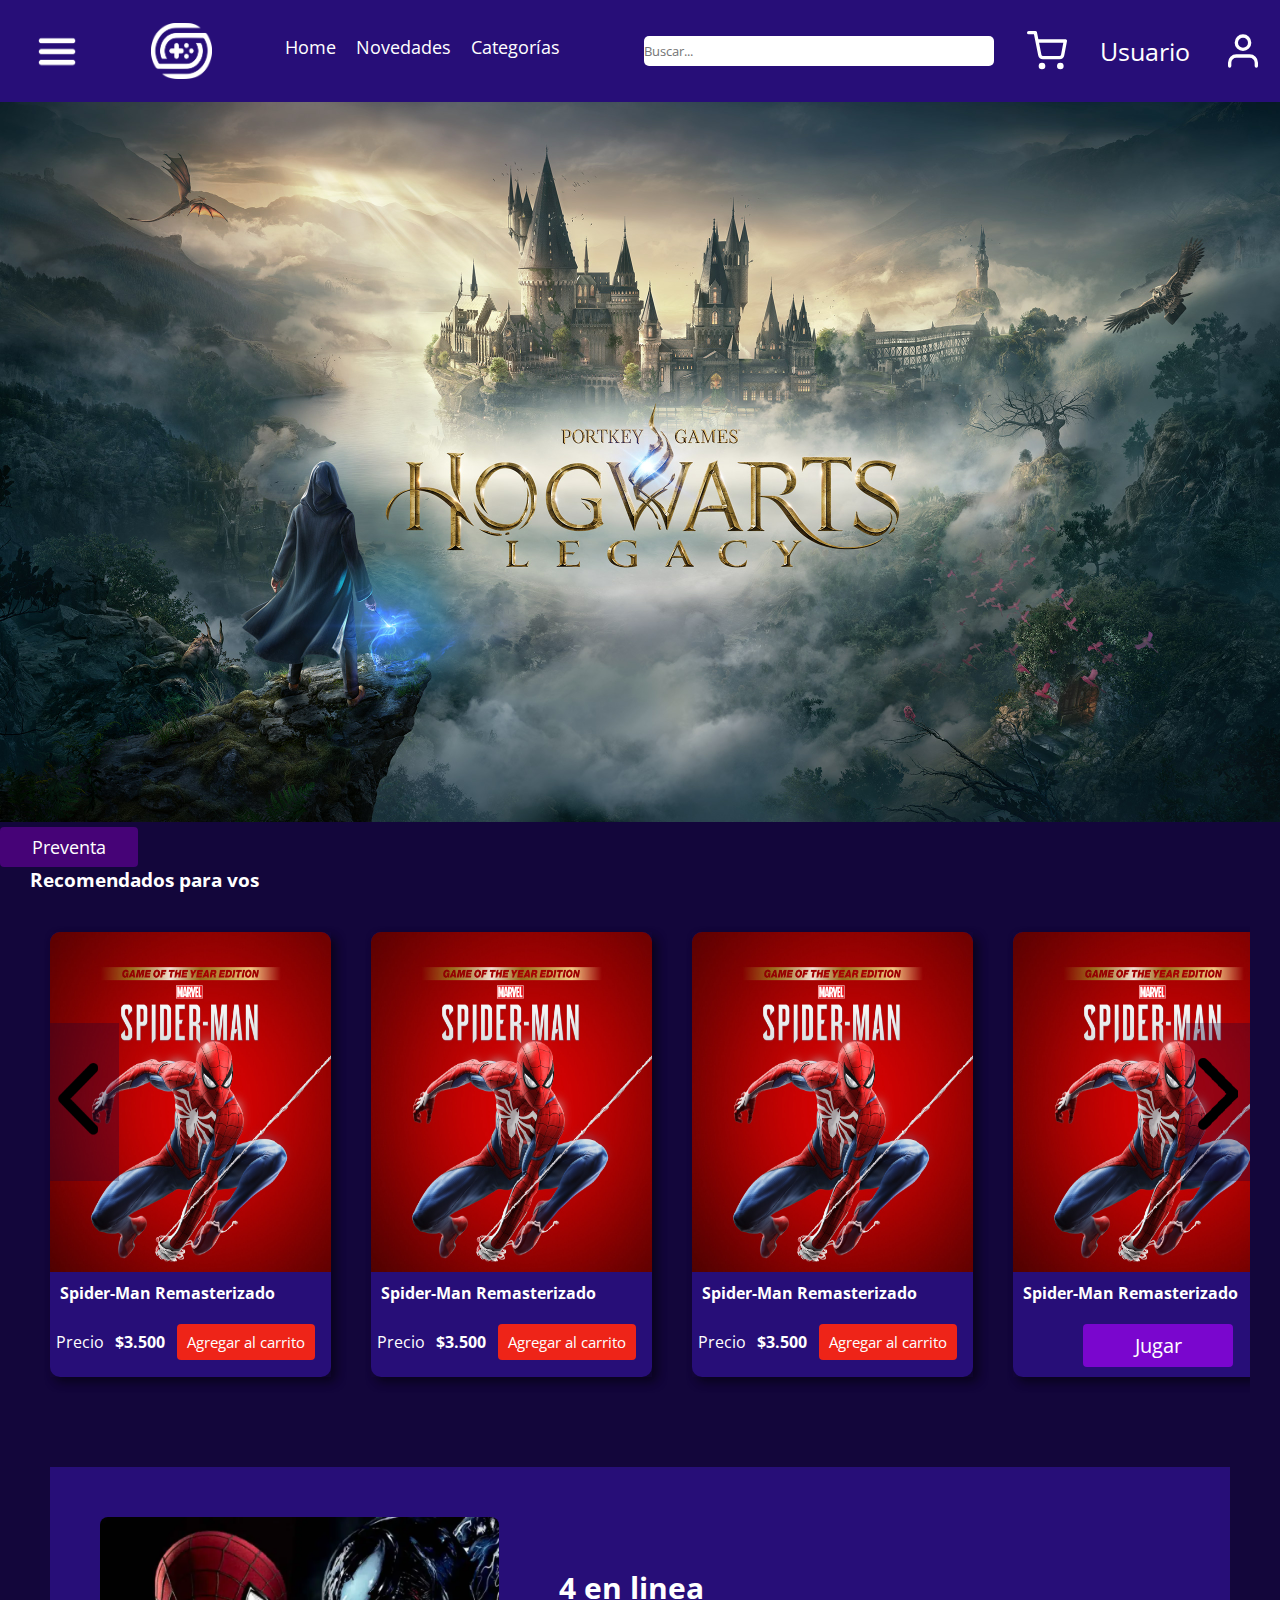
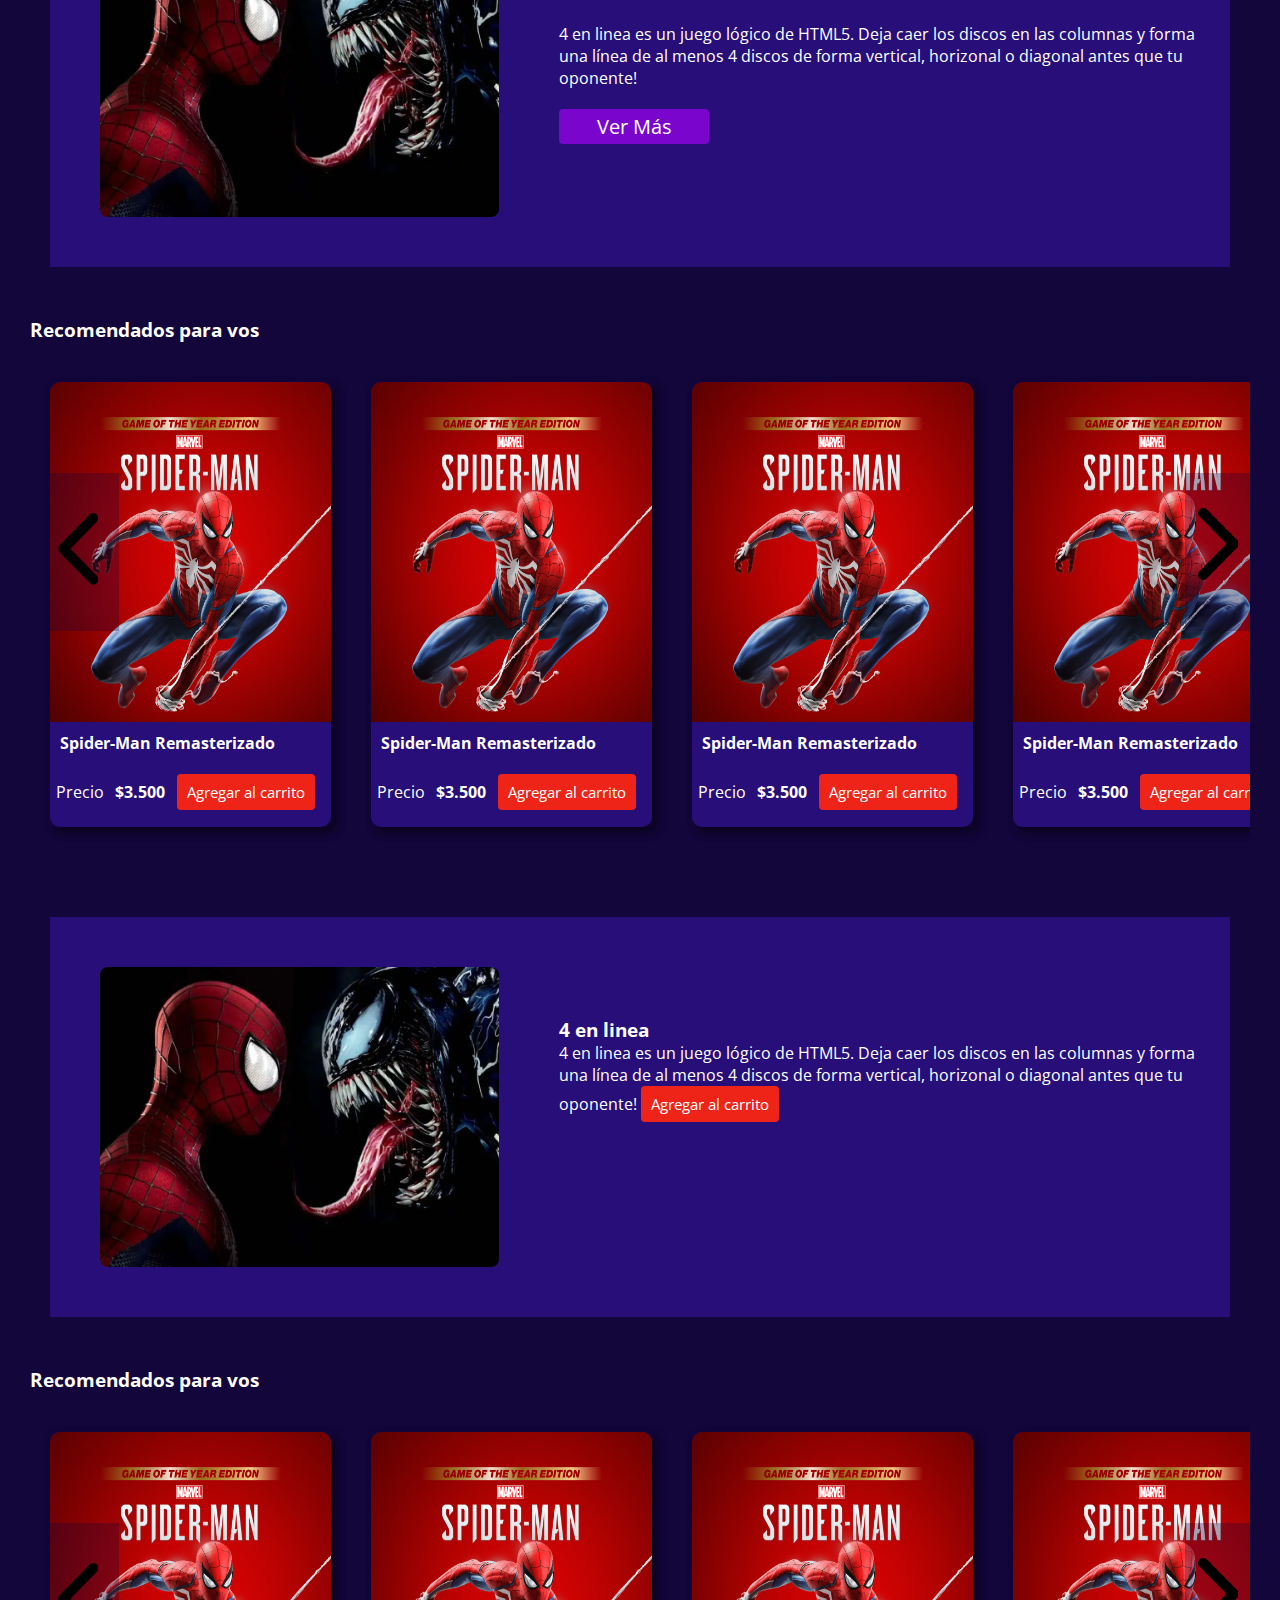
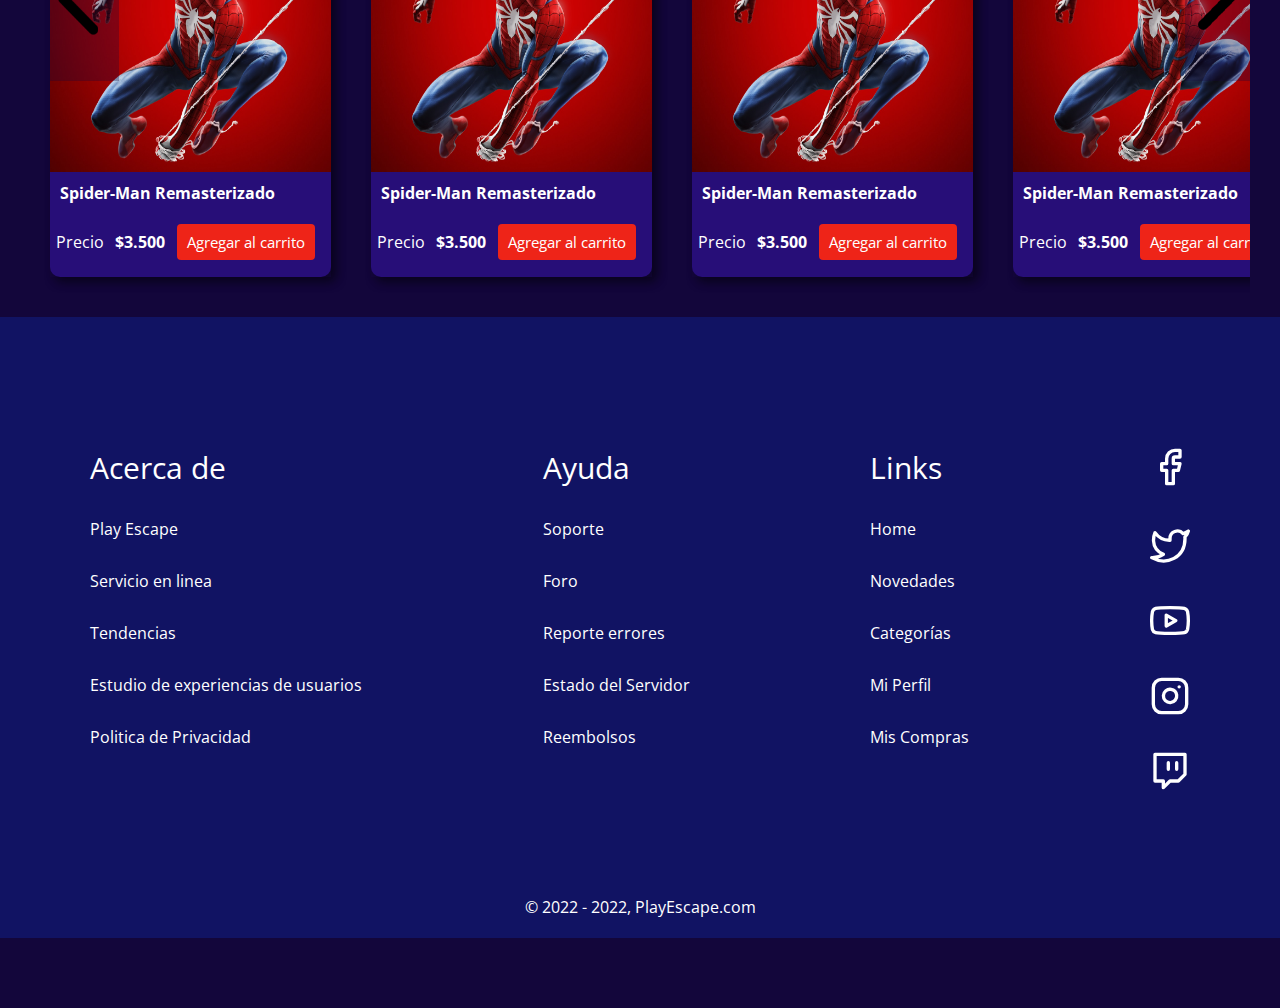
==== commit 8c21548a: "Cambios Breadcrumbs" ====
--- a/index.html
+++ b/index.html
@@ -22,7 +22,7 @@
           <li><a href="4enlinea.html">Categorías</a></li>
         </ul>
       </nav>
-      <input class="input-busqueda" type="text" />
+      <input class="input-busqueda" type="text" placeholder="Buscar..."/>
       <img src="/images/shopping-cart.svg" alt="" />
       <p>Usuario</p>
       <img src="/images/user.svg" alt="" />
--- a/css/style.css
+++ b/css/style.css
@@ -67,12 +67,197 @@
   color: white;
 }
 
+.breadcrumb :first-child {
+  display: flex;
+  padding-left: 10px;
+  padding-right: 10px;
+}
+
 /* ----- HEADER -----*/
-
 section {
+  width: 90%;
+  color: white;
+  margin-left: 5%;
+  margin-top: 60px;
+}
+
+section div {
+  margin-top: 30px;
+}
+
+section p {
+  margin-top: 10px;
+}
+
+article {
   background-color: rgba(167, 168, 232, 1);
-}
-
+  margin-left: 5%;
+  margin-bottom: 70px;
+  margin-top: 70px;
+  margin-right: 5%;
+}
+
+.input-comment input {
+  padding-bottom: 50px;
+  font-size: large;
+  width: 90%;
+  margin-left: 5%;
+  border-radius: 8px;
+  box-shadow: 5px 4px 6px rgba(0, 0, 0, 0.25);
+}
+
+article button {
+  background: #5e5df0;
+  border-radius: 999px;
+  box-shadow: #5e5df0 0 10px 20px -10px;
+  box-sizing: border-box;
+  color: #ffffff;
+  cursor: pointer;
+  font-size: 16px;
+  font-weight: 700;
+  line-height: 24px;
+  opacity: 1;
+  outline: 0 solid transparent;
+  padding: 8px 18px;
+  user-select: none;
+  touch-action: manipulation;
+  width: fit-content;
+  word-break: break-word;
+  border: 0;
+}
+
+article form div:nth-child(2) {
+  display: flex;
+  justify-content: flex-end;
+  padding-top: 10px;
+  padding-bottom: 5px;
+  padding-right: 5%;
+}
+
+.foro-button {
+  display: flex;
+  padding-bottom: 10px;
+  padding-left: 5%;
+}
+
+.foro-button button {
+  background-color: lightblue;
+  margin-left: 10px;
+}
+
+.comment-hecho {
+  display: flex;
+}
+.comment-hecho p {
+  font-size: larger;
+}
+article div p {
+  justify-content: flex-start;
+  background-color: white;
+  border-radius: 8px;
+  box-shadow: 5px 4px 6px rgba(0, 0, 0, 0.25);
+  padding: 10px;
+}
+
+.box-comment {
+  width: 90%;
+  margin-left: 5%;
+  margin-top: 20px;
+  margin-bottom: 30px;
+  padding-top: 20px;
+}
+
+.conteiner-comment {
+  padding-bottom: 50px;
+}
+/*----- CONTENEDOR 4 EN LINEA -----*/
+.contenedor-4enlinea {
+  width: 90%;
+  display: flex;
+  margin-left: 5%;
+  background-color: gray;
+  height: 100%;
+  position: relative;
+  flex-direction: column;
+}
+
+.contenedor-4enlinea-1 {
+  display: flex;
+  width: 80%;
+  margin-left: 10%;
+  margin-top: 50px;
+}
+
+.contenedor-4enlinea-1 div:first-child ul li {
+  margin-top: 20px;
+  width: 40px;
+  height: 40px;
+}
+.contenedor-4enlinea-1 div:first-child {
+  align-self: center;
+}
+
+.contenedor-4enlinea-1 div:first-child button {
+  background: #5e5df0;
+  border-radius: 999px;
+  box-shadow: #5e5df0 0 10px 20px -10px;
+  box-sizing: border-box;
+  color: #ffffff;
+  opacity: 1;
+  outline: 0 solid transparent;
+  padding: 8px 18px;
+  user-select: none;
+  touch-action: manipulation;
+  width: fit-content;
+  align-self: center;
+}
+
+.tablero-juego {
+  margin-left: 100px;
+}
+
+.tablero-turno {
+  margin-top: 10%;
+  width: 28%;
+  margin-right: 10%;
+  background-color: #5e5df0;
+  border-radius: 20px;
+  height: 50%;
+  display: flex;
+  flex-direction: column;
+  align-items: center;
+  justify-content: space-evenly;
+}
+
+.contenedor-4enlinea2 {
+  display: flex;
+  justify-content: space-between;
+  margin-bottom: 2%;
+  margin-left: 5%;
+}
+/* ----- IMAG 4ENLINEA -----*/
+.figure-4enlinea-portada img {
+  width: 70%;
+  margin-left: 15%;
+  margin-top: 40px;
+}
+.tablero-juego img {
+  width: 90%;
+  height: 80%;
+}
+
+.tablero-turno img {
+  height: 100px;
+  width: 100px;
+  align-self: center;
+}
+.tablero-turno p {
+  color: white;
+}
+.contenedor-4enlinea2 img {
+  width: 60%;
+  height: 100%;
+}
 /* ----- IMAG HOGWARTS -----*/
 .img-hogwarts {
   max-width: 100%;
@@ -290,6 +475,95 @@
   color: white;
 }
 
+/* ----- JUEGO LANZAMIENTO -----*/
+
+.contenedor-imagenes {
+  width: 100%;
+  margin: 15px 30px 15px 40px;
+  scroll-behavior: smooth;
+  background-color: #ee2418;
+}
+
+.carousel {
+  display: flex;
+  flex-direction: row;
+  width: 910px;
+}
+.pelicula img {
+  width: 300px;
+  margin: 0px 10px 0px 10px;
+}
+.contenedor-carrusel {
+  height: 300px;
+  overflow: hidden;
+}
+
+.contenedor-principal {
+  display: flex;
+  align-items: center;
+  position: relative;
+  padding: 20px 0px 20px 0px;
+  margin-bottom: 70px;
+}
+.historia-juego {
+  color: white;
+}
+.historia-juego h2 {
+  margin-left: 40px;
+}
+.parrafo-lanzamiento {
+  margin: 10px 20px 0px 40px;
+}
+
+.card-juego {
+  display: flex;
+  flex-direction: row;
+}
+.mascara {
+  width: 300px;
+  height: 400px;
+  background-color: aqua;
+  border-radius: 20px;
+  border: 5px solid rgb(172, 129, 21);
+  overflow: hidden;
+  margin: 0px 15px 0px 15px;
+}
+.mascara img {
+  margin: auto;
+  width: 120%;
+}
+
+.contenedor-informacion {
+  display: flex;
+  flex-direction: column;
+  margin: 10px 40px 15px 30px;
+  padding: 20px;
+  background-color: black;
+  color: white;
+}
+
+.columna-minimo,
+.columna-recomendado,
+.titulo-descripcion,
+.descri {
+  justify-content: flex-start;
+  width: 50%;
+}
+
+.titulo-descripcion,
+.descri {
+  font-size: 12px;
+}
+.titulo-descripcion {
+  margin-top: 15px;
+}
+.idiomas {
+  width: 100%;
+  color: white;
+  align-self: center;
+  margin-bottom: 20px;
+}
+
 /* ----- FOOTER -----*/
 footer {
   background-color: rgba(17, 19, 99, 1);
@@ -309,3 +583,11 @@
   align-self: center;
   margin-bottom: 20px;
 }
+
+footer ul li:first-child {
+  font-size: 30px;
+}
+
+footer li {
+  margin-top: 30px;
+}
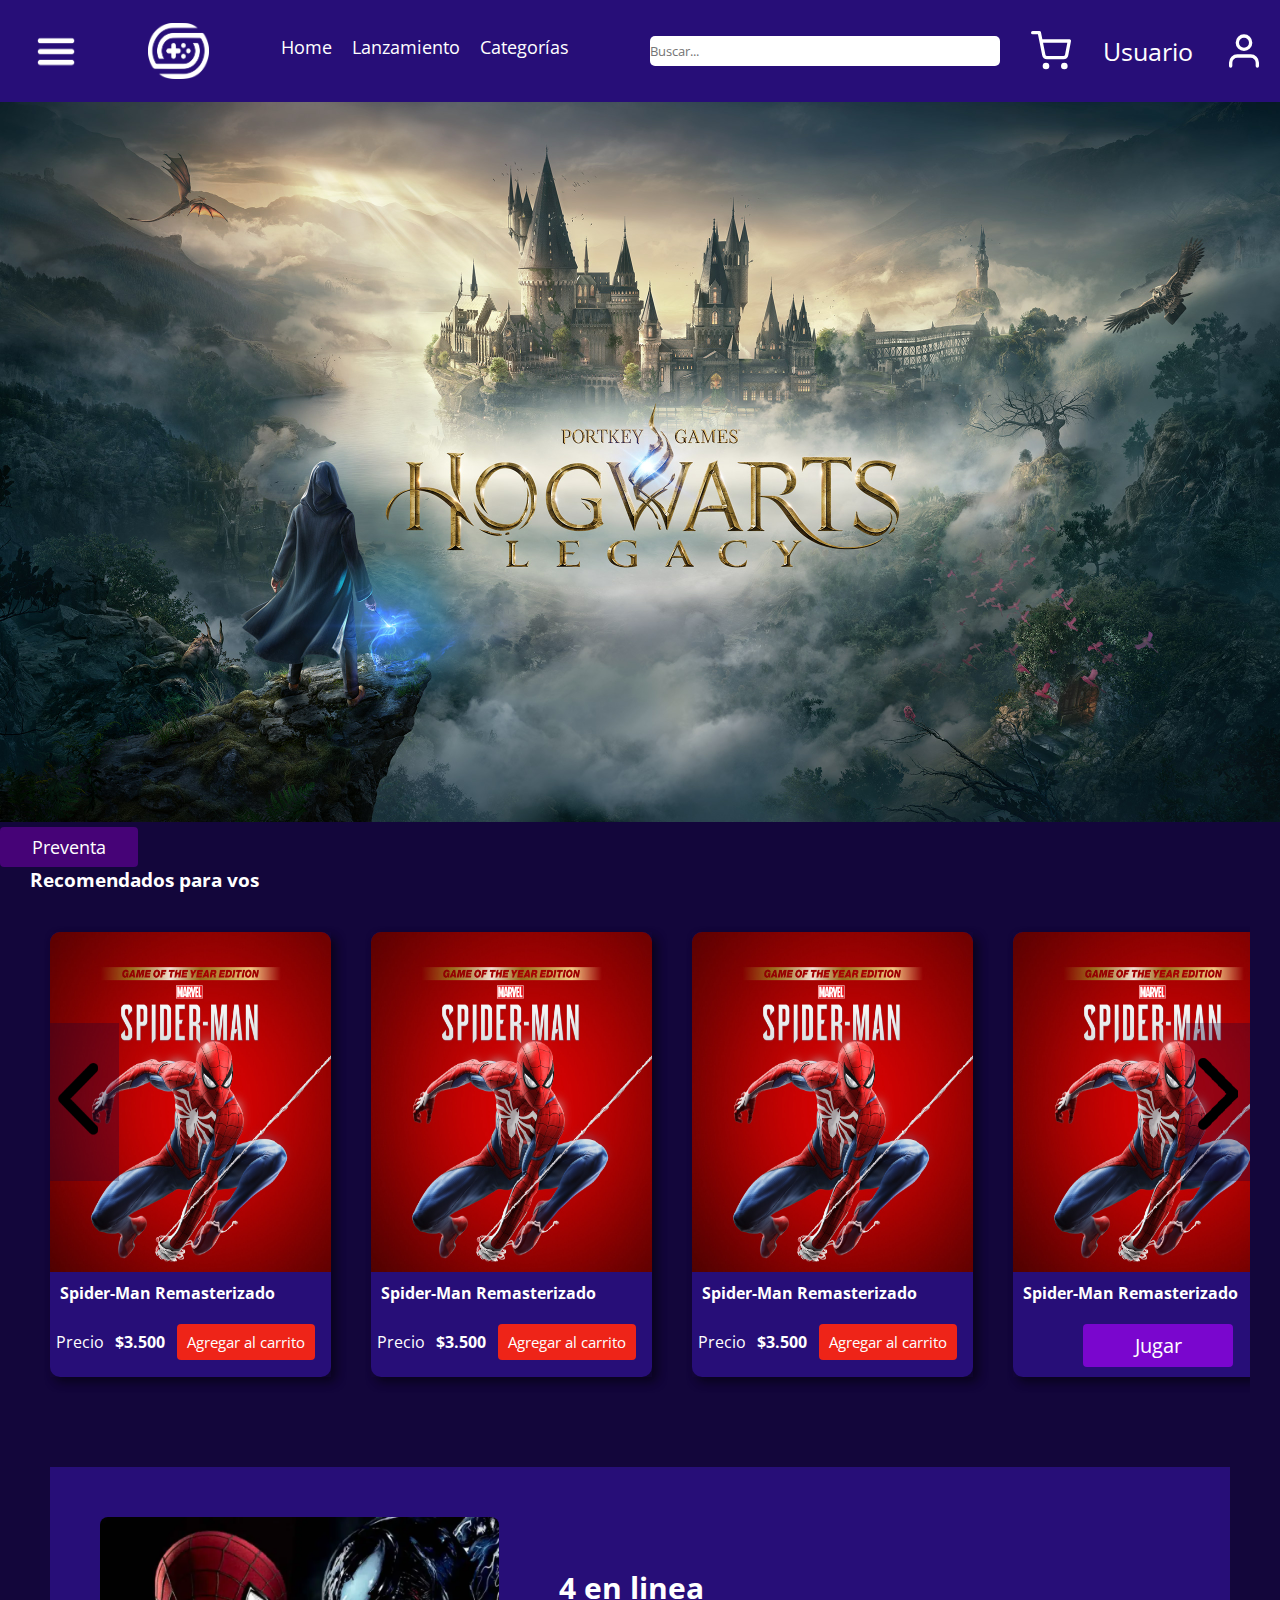
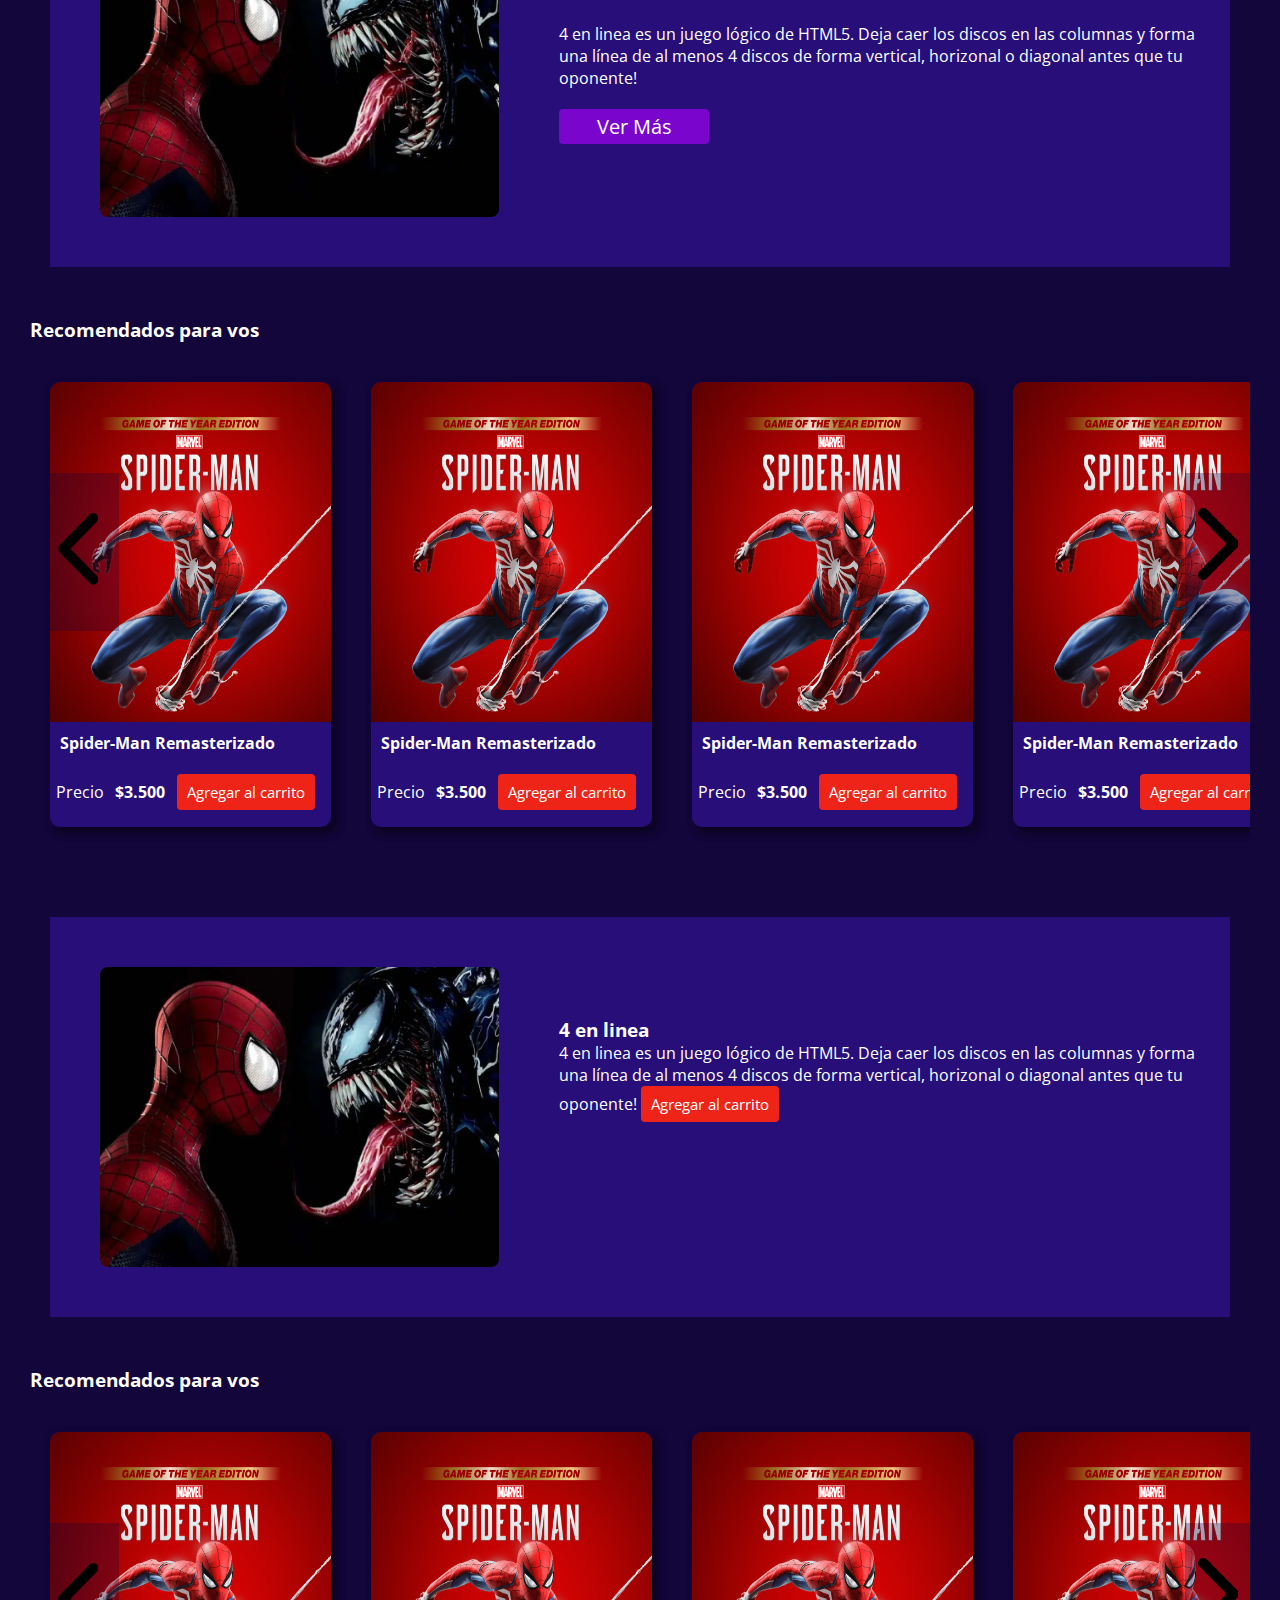
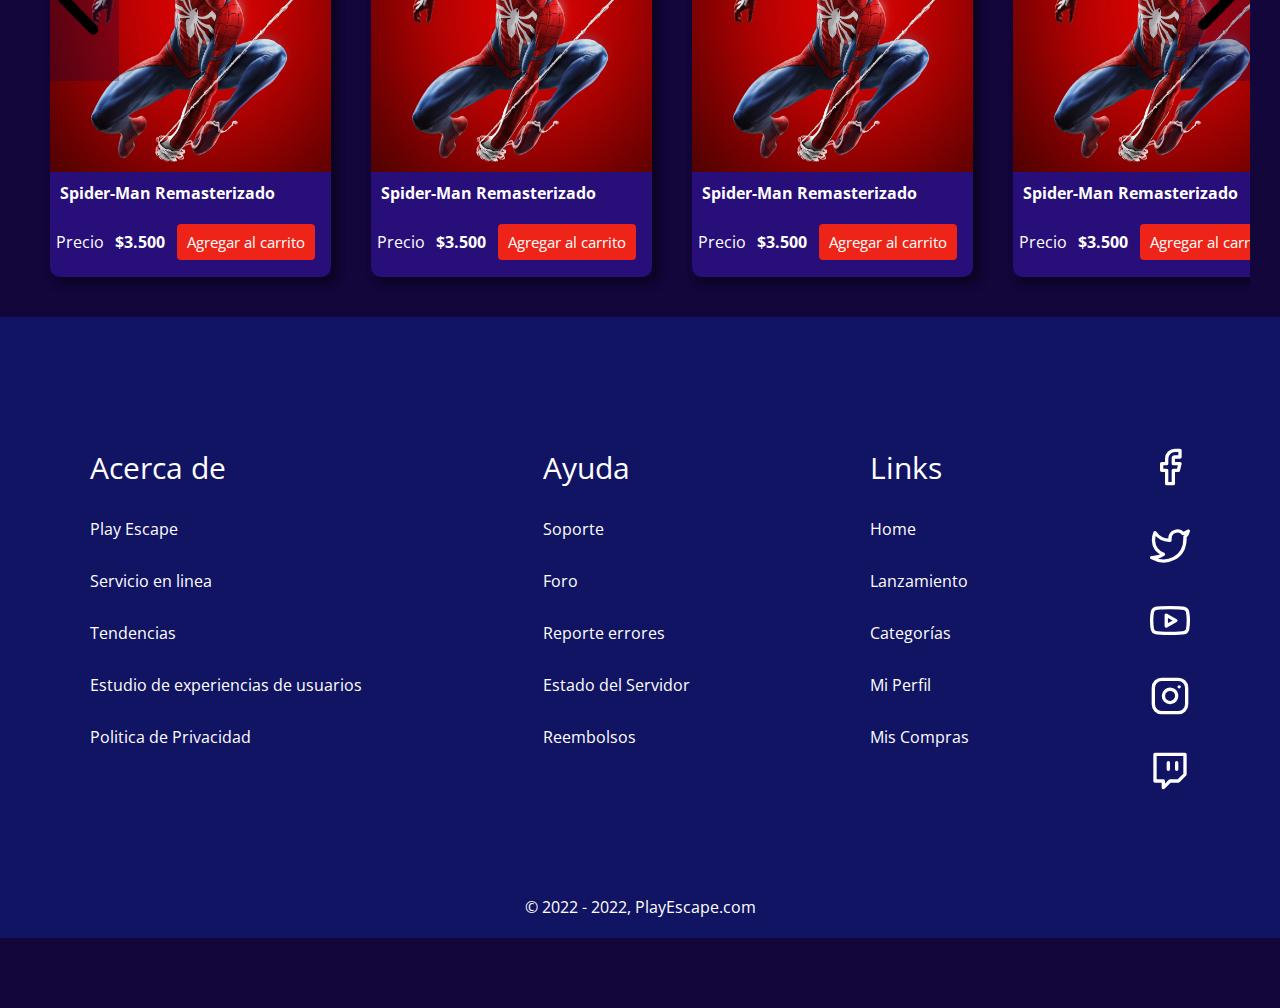
==== commit 4bf0365c: "arreglo de los requisitos, nav y footer" ====
--- a/index.html
+++ b/index.html
@@ -18,7 +18,7 @@
       <nav>
         <ul class="lista-nav">
           <li><a href="index.html">Home</a></li>
-          <li><a href="juegoLanzamiento.html">Novedades</a></li>
+          <li><a href="juegoLanzamiento.html">Lanzamiento</a></li>
           <li><a href="4enlinea.html">Categorías</a></li>
         </ul>
       </nav>
@@ -408,8 +408,8 @@
         <div>
           <ul>
             <li>Links</li>
-            <li>Home</li>
-            <li>Novedades</li>
+            <li><a href="index.html">Home</a></li>
+            <li><a href="juegoLanzamiento.html">Lanzamiento</a></li>
             <li>Categorías</li>
             <li>Mi Perfil</li>
             <li>Mis Compras</li>
--- a/css/style.css
+++ b/css/style.css
@@ -29,6 +29,10 @@
   height: 30px;
   border-radius: 5px;
   margin-left: 40px;
+}
+
+.body-lanzamiento {
+  background: rgba(20, 22, 19, 0.83);
 }
 
 header,
@@ -536,9 +540,11 @@
 .contenedor-informacion {
   display: flex;
   flex-direction: column;
-  margin: 10px 40px 15px 30px;
+  margin-left: 5%;
+  margin-right: 5%;
+  margin-bottom: 50px;
   padding: 20px;
-  background-color: black;
+  background-color: rgba(0, 0, 0, 0.1);
   color: white;
 }
 
@@ -550,6 +556,11 @@
   width: 50%;
 }
 
+.columna-recomendado,
+.idiomas {
+  margin-top: 50px;
+}
+
 .titulo-descripcion,
 .descri {
   font-size: 12px;
@@ -560,10 +571,12 @@
 .idiomas {
   width: 100%;
   color: white;
-  align-self: center;
   margin-bottom: 20px;
 }
 
+.idiomas h2 {
+  padding-bottom: 15px;
+}
 /* ----- FOOTER -----*/
 footer {
   background-color: rgba(17, 19, 99, 1);
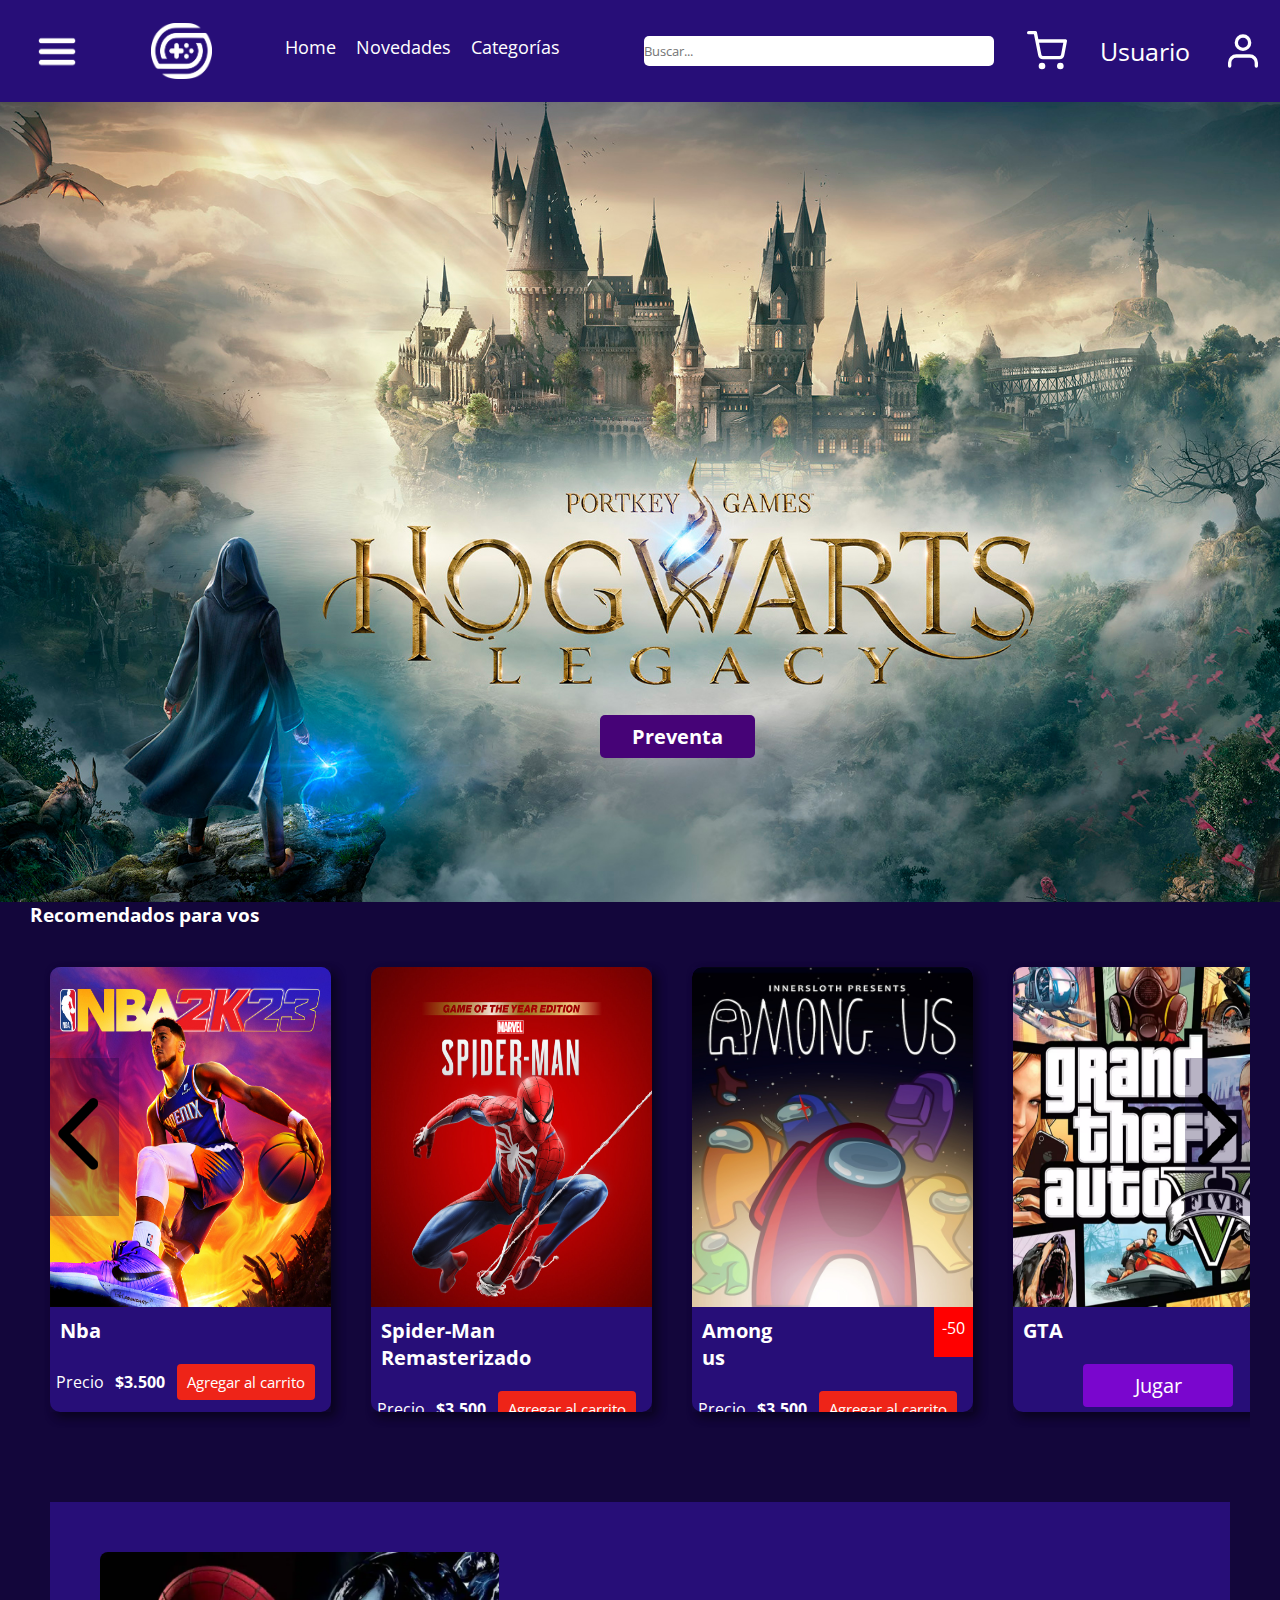
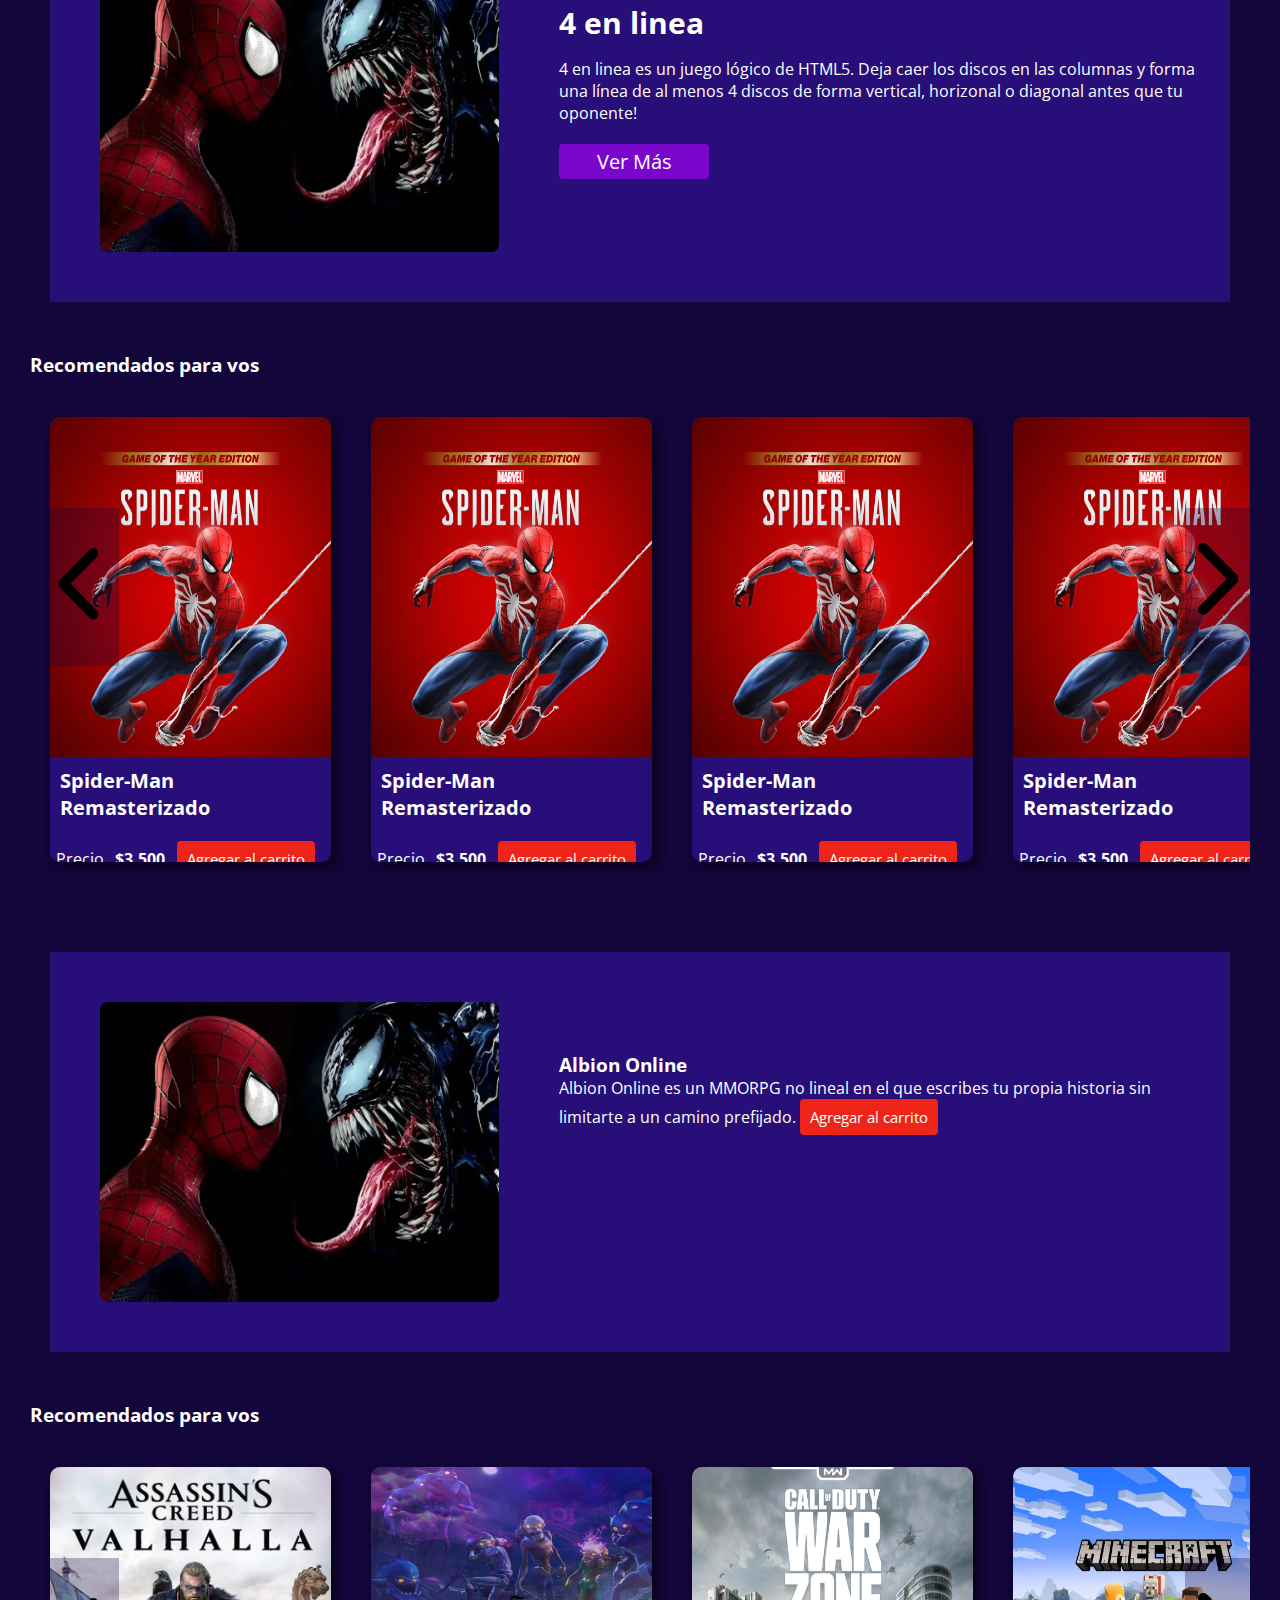
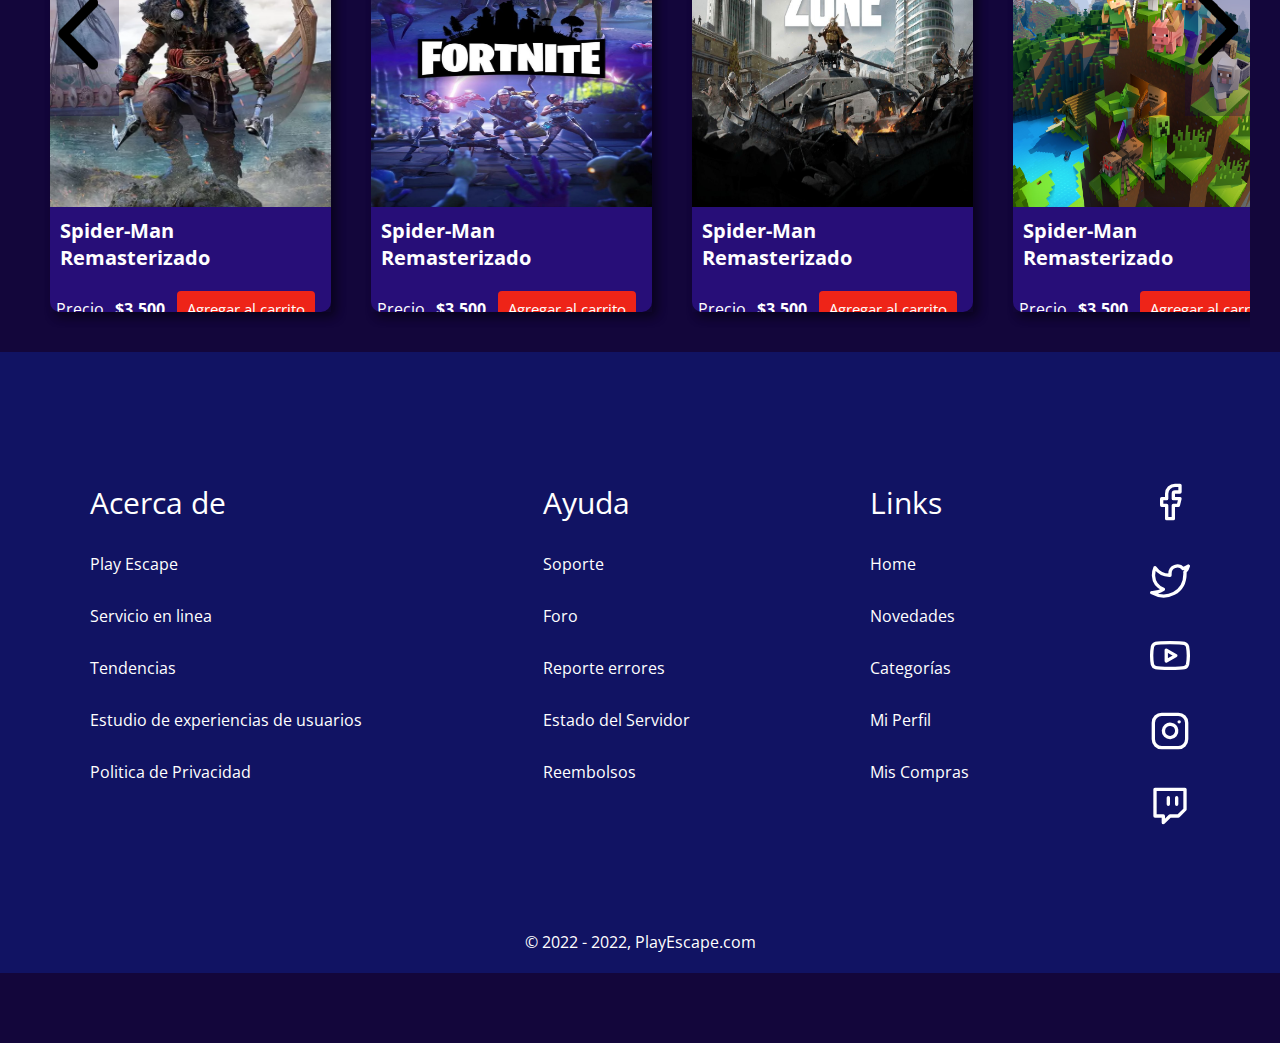
==== commit 8d9e1e7e: "cambios en los banners" ====
--- a/index.html
+++ b/index.html
@@ -18,7 +18,7 @@
       <nav>
         <ul class="lista-nav">
           <li><a href="index.html">Home</a></li>
-          <li><a href="juegoLanzamiento.html">Lanzamiento</a></li>
+          <li><a href="juegoLanzamiento.html">Novedades</a></li>
           <li><a href="4enlinea.html">Categorías</a></li>
         </ul>
       </nav>
@@ -38,6 +38,137 @@
 
 
   <!---- CARDS DEL CARRUSEL RECOMENDADOS-->
+
+<div class="content-carrusel-recomendado">
+
+<div class="content-titulo-controladores">
+  <h3>Recomendados para vos</h3>
+  <div class="controladores">
+    
+  </div>
+</div>
+
+<div class="content-principal">
+  
+  
+  <!---- de donde a donde va el carrusel-->
+  <div class="content-carrusel">
+    <button  type="button" id="flecha-izquierda" class="flecha-izquierda">
+      <img src="/images/fecha izquierda.png" alt="">
+    </button>
+    <div class="carrusel">
+      <div class="card1">
+        <div class="box">
+          <img src="/images/nba.jpg" alt="" />
+        </div>
+        <h4 class="title-card">Nba</h4>
+        <P>Precio <span>$3.500</span>
+          <button class="btn-agregarCarrito"> Agregar al carrito </button></P>
+        </div>
+      </div>
+      <!---- DIV DE LOS CARDS-->
+      <div class="carrusel">
+        <div class="card1">
+          <div class="box">
+            <img src="/images/spider-man.jpg" alt="" />
+          </div>
+          <h4 class="title-card">Spider-Man Remasterizado</h4>
+          <P>Precio <span>$3.500</span>
+          <button class="btn-agregarCarrito"> Agregar al carrito </button></P>
+        </div>
+      </div>
+
+      <div class="carrusel">
+        <div class="card1">
+          <div class="box">
+            <img src="/images/amongus.jpg" alt="" />
+          </div>
+          <div class="content-titulo-descuento">
+            <h4 class="title-card">Among us</h4>
+            <div class="descuento">-50</div>
+          </div>
+          
+          <P>Precio <span>$3.500</span>
+            <button class="btn-agregarCarrito"> Agregar al carrito </button></P>
+          </div>
+        </div>
+
+        <div class="carrusel">
+          <div class="card1">
+          <div class="box">
+            <img src="/images/gta.webp" alt="" />
+          </div>
+          <h4 class="title-card">GTA</h4>
+            <button class="btn-jugar"> Jugar </button>
+          </div>
+      </div>
+      <div class="carrusel">
+        <div class="card1">
+          <div class="box">
+            <img src="/images/minecraft.jpg" alt="" />
+          </div>
+          <h4 class="title-card">Minecraft</h4>
+          
+            <button class="btn-jugar"> Jugar </button>        
+            </div>
+        </div>
+        <div class="carrusel">
+          <div class="card1">
+          <div class="box">
+            <img src="/images/rocket.jpg" alt="" />
+          </div>
+          <h4 class="title-card">rocket league</h4>
+          <P>Precio <span>$3.500</span>
+            <button class="btn-agregarCarrito"> Agregar al carrito </button></P>
+          </div>
+      </div>
+      <div class="carrusel">
+        <div class="card1">
+        <div class="box">
+          <img src="/images/fornite.jpg" alt="" />
+        </div>
+        <h4 class="title-card">Fornite</h4>
+        <P>Precio <span>$3.500</span>
+          <button class="btn-agregarCarrito"> Agregar al carrito </button></P>
+        </div>
+    </div>
+      </div>
+
+      <button type="button" id="flecha-derecha" class="flecha-derecha">
+        <img src="/images/fechaDerecha.png" alt="">
+      </button>
+     
+      </button>
+    </div>
+    
+    
+    
+    
+    <!---- Proba ahora, 4 en linea-->
+    <div class="content-4enLinea">
+      <div class="content-img">
+        <div class="box2">
+            <img src="/images/the-amazing-spider-man.webp" alt="" />
+          </div>
+        </div>
+        <div class="content-texto">
+          <h3 class="texto-enLinea">4 en linea</h3>
+          <p>4 en linea es un juego lógico de HTML5.
+          Deja caer los discos en las columnas y
+          forma una línea de al menos 4 discos de
+          forma vertical, horizonal o diagonal antes
+          que tu oponente!
+        </p>
+          <button class="btn-ver-mas"><a href="4enlinea.html">Ver Más</a></button></P>
+        </div>
+        
+      </div>
+
+
+
+  <!----  CARRUSEL -->
+
+
 
 <div class="content-carrusel-recomendado">
 
@@ -66,47 +197,45 @@
           <button class="btn-agregarCarrito"> Agregar al carrito </button></P>
         </div>
       </div>
-      <!---- DIV DE LOS CARDS-->
-      <div class="carrusel">
-        <div class="card1">
-          <div class="box">
-            <img src="/images/spider-man.jpg" alt="" />
-          </div>
-          <h4 class="title-card">Spider-Man Remasterizado</h4>
-          <P>Precio <span>$3.500</span>
-          <button class="btn-agregarCarrito"> Agregar al carrito </button></P>
-        </div>
-      </div>
-
-      <div class="carrusel">
-        <div class="card1">
-          <div class="box">
-            <img src="/images/spider-man.jpg" alt="" />
-          </div>
-          <h4 class="title-card">Spider-Man Remasterizado</h4>
-          <P>Precio <span>$3.500</span>
-            <button class="btn-agregarCarrito"> Agregar al carrito </button></P>
-          </div>
-        </div>
-
-        <div class="carrusel">
-          <div class="card1">
-          <div class="box">
-            <img src="/images/spider-man.jpg" alt="" />
-          </div>
-          <h4 class="title-card">Spider-Man Remasterizado</h4>
-            <button class="btn-jugar"> Jugar </button>
-          </div>
-      </div>
-      <div class="carrusel">
-        <div class="card1">
-          <div class="box">
-            <img src="/images/spider-man.jpg" alt="" />
-          </div>
-          <h4 class="title-card">Spider-Man Remasterizado</h4>
-          
-            <button class="btn-jugar"> Jugar </button>        
-            </div>
+      <div class="carrusel">
+        <div class="card1">
+          <div class="box">
+            <img src="/images/spider-man.jpg" alt="" />
+          </div>
+          <h4 class="title-card">Spider-Man Remasterizado</h4>
+          <P>Precio <span>$3.500</span>
+          <button class="btn-agregarCarrito"> Agregar al carrito </button></P>
+        </div>
+      </div>
+      <div class="carrusel">
+        <div class="card1">
+          <div class="box">
+            <img src="/images/spider-man.jpg" alt="" />
+          </div>
+          <h4 class="title-card">Spider-Man Remasterizado</h4>
+          <P>Precio <span>$3.500</span>
+            <button class="btn-agregarCarrito"> Agregar al carrito </button></P>
+          </div>
+        </div>
+        <div class="carrusel">
+          <div class="card1">
+          <div class="box">
+            <img src="/images/spider-man.jpg" alt="" />
+          </div>
+          <h4 class="title-card">Spider-Man Remasterizado</h4>
+          <P>Precio <span>$3.500</span>
+            <button class="btn-agregarCarrito"> Agregar al carrito </button></P>
+          </div>
+      </div>
+      <div class="carrusel">
+        <div class="card1">
+          <div class="box">
+            <img src="/images/spider-man.jpg" alt="" />
+          </div>
+          <h4 class="title-card">Spider-Man Remasterizado</h4>
+          <P>Precio <span>$3.500</span>
+            <button class="btn-agregarCarrito"> Agregar al carrito </button></P>
+          </div>
         </div>
         <div class="carrusel">
           <div class="card1">
@@ -137,131 +266,6 @@
       </button>
     </div>
     
-    
-    
-    
-    <!---- Proba ahora, 4 en linea-->
-    <div class="content-4enLinea">
-      <div class="content-img">
-        <div class="box2">
-            <img src="/images/the-amazing-spider-man.webp" alt="" />
-          </div>
-        </div>
-        <div class="content-texto">
-          <h3 class="texto-enLinea">4 en linea</h3>
-          <p>4 en linea es un juego lógico de HTML5.
-          Deja caer los discos en las columnas y
-          forma una línea de al menos 4 discos de
-          forma vertical, horizonal o diagonal antes
-          que tu oponente!
-        </p>
-          <button class="btn-ver-mas"><a href="4enlinea.html">Ver Más</a></button></P>
-        </div>
-        
-      </div>
-
-
-
-  <!----  CARRUSEL -->
-
-
-
-<div class="content-carrusel-recomendado">
-
-<div class="content-titulo-controladores">
-  <h3>Recomendados para vos</h3>
-  <div class="controladores">
-    
-  </div>
-</div>
-
-<div class="content-principal">
-  
-  
-  <!---- de donde a donde va el carrusel-->
-  <div class="content-carrusel">
-    <button  type="button" id="flecha-izquierda" class="flecha-izquierda">
-      <img src="/images/fecha izquierda.png" alt="">
-    </button>
-    <div class="carrusel">
-      <div class="card1">
-        <div class="box">
-          <img src="/images/spider-man.jpg" alt="" />
-        </div>
-        <h4 class="title-card">Spider-Man Remasterizado</h4>
-        <P>Precio <span>$3.500</span>
-          <button class="btn-agregarCarrito"> Agregar al carrito </button></P>
-        </div>
-      </div>
-      <div class="carrusel">
-        <div class="card1">
-          <div class="box">
-            <img src="/images/spider-man.jpg" alt="" />
-          </div>
-          <h4 class="title-card">Spider-Man Remasterizado</h4>
-          <P>Precio <span>$3.500</span>
-          <button class="btn-agregarCarrito"> Agregar al carrito </button></P>
-        </div>
-      </div>
-      <div class="carrusel">
-        <div class="card1">
-          <div class="box">
-            <img src="/images/spider-man.jpg" alt="" />
-          </div>
-          <h4 class="title-card">Spider-Man Remasterizado</h4>
-          <P>Precio <span>$3.500</span>
-            <button class="btn-agregarCarrito"> Agregar al carrito </button></P>
-          </div>
-        </div>
-        <div class="carrusel">
-          <div class="card1">
-          <div class="box">
-            <img src="/images/spider-man.jpg" alt="" />
-          </div>
-          <h4 class="title-card">Spider-Man Remasterizado</h4>
-          <P>Precio <span>$3.500</span>
-            <button class="btn-agregarCarrito"> Agregar al carrito </button></P>
-          </div>
-      </div>
-      <div class="carrusel">
-        <div class="card1">
-          <div class="box">
-            <img src="/images/spider-man.jpg" alt="" />
-          </div>
-          <h4 class="title-card">Spider-Man Remasterizado</h4>
-          <P>Precio <span>$3.500</span>
-            <button class="btn-agregarCarrito"> Agregar al carrito </button></P>
-          </div>
-        </div>
-        <div class="carrusel">
-          <div class="card1">
-          <div class="box">
-            <img src="/images/spider-man.jpg" alt="" />
-          </div>
-          <h4 class="title-card">Spider-Man Remasterizado</h4>
-          <P>Precio <span>$3.500</span>
-            <button class="btn-agregarCarrito"> Agregar al carrito </button></P>
-          </div>
-      </div>
-      <div class="carrusel">
-        <div class="card1">
-        <div class="box">
-          <img src="/images/spider-man.jpg" alt="" />
-        </div>
-        <h4 class="title-card">Spider-Man Remasterizado</h4>
-        <P>Precio <span>$3.500</span>
-          <button class="btn-agregarCarrito"> Agregar al carrito </button></P>
-        </div>
-    </div>
-      </div>
-
-      <button type="button" id="flecha-derecha" class="flecha-derecha">
-        <img src="/images/fechaDerecha.png" alt="">
-      </button>
-     
-      </button>
-    </div>
-    
      <!---- Proba ahora, 4 en linea-->
      <div class="content-4enLinea">
       <div class="content-img">
@@ -270,12 +274,8 @@
           </div>
         </div>
         <div class="content-texto">
-          <h3>4 en linea</h3>
-          4 en linea es un juego lógico de HTML5.
-          Deja caer los discos en las columnas y
-          forma una línea de al menos 4 discos de
-          forma vertical, horizonal o diagonal antes
-          que tu oponente!
+          <h3>Albion Online</h3>
+          Albion Online es un MMORPG no lineal en el que escribes tu propia historia sin  limitarte a un camino prefijado.
           <button class="btn-agregarCarrito"> Agregar al carrito </button></P>
         </div>
         
@@ -305,7 +305,7 @@
       <div class="carrusel">
         <div class="card1">
           <div class="box">
-            <img src="/images/spider-man.jpg" alt="" />
+            <img src="/images/assassin__039_s_creed__2020_-5296873.webp" alt="" />
           </div>
           <h4 class="title-card">Spider-Man Remasterizado</h4>
           <P>Precio <span>$3.500</span>
@@ -315,7 +315,7 @@
         <div class="carrusel">
           <div class="card1">
             <div class="box">
-              <img src="/images/spider-man.jpg" alt="" />
+              <img src="/images/fornite.jpg" alt="" />
             </div>
             <h4 class="title-card">Spider-Man Remasterizado</h4>
             <P>Precio <span>$3.500</span>
@@ -325,7 +325,7 @@
         <div class="carrusel">
           <div class="card1">
             <div class="box">
-              <img src="/images/spider-man.jpg" alt="" />
+              <img src="/images/call-of-duty-warzone-20203102215835_1.jpg" alt="" />
             </div>
             <h4 class="title-card">Spider-Man Remasterizado</h4>
             <P>Precio <span>$3.500</span>
@@ -335,7 +335,7 @@
           <div class="carrusel">
             <div class="card1">
             <div class="box">
-              <img src="/images/spider-man.jpg" alt="" />
+              <img src="/images/minecraft.jpg" alt="" />
             </div>
             <h4 class="title-card">Spider-Man Remasterizado</h4>
             <P>Precio <span>$3.500</span>
@@ -408,8 +408,8 @@
         <div>
           <ul>
             <li>Links</li>
-            <li><a href="index.html">Home</a></li>
-            <li><a href="juegoLanzamiento.html">Lanzamiento</a></li>
+            <li>Home</li>
+            <li>Novedades</li>
             <li>Categorías</li>
             <li>Mi Perfil</li>
             <li>Mis Compras</li>
--- a/css/style.css
+++ b/css/style.css
@@ -264,18 +264,35 @@
 }
 /* ----- IMAG HOGWARTS -----*/
 .img-hogwarts {
-  max-width: 100%;
-  max-height: 100%;
-}
-
+  width: 1300px;
+  z-index: 1;
+  
+}
+
+.content-hogwarts{
+  background-color: #2583B3;
+  margin: auto;
+  width:auto;
+  height:800px;
+  overflow: hidden;
+  justify-content: center;
+
+}
 .btn-preventa {
   background-color: #460377;
   padding: 8px 32px;
-  font-size: 18px;
-  color: white;
-  border-radius: 4px;
+  font-size: 20px;
+  font-weight: bold;
+  color: white;
+  border-radius: 5px;
   position: relative;
-}
+  z-index: 2;
+  bottom: 290px;
+  left: 600px;
+}
+
+
+  
 
 /* ----- CONTENEDOR TITULO Y CONTROL -----*/
 .content-titulo-controladores {
@@ -306,12 +323,16 @@
 
 .content-carrusel-recomendado {
   margin-bottom: 70px;
+  
+ 
 }
 
 .content-principal {
   display: flex;
   align-items: center;
   position: relative;
+  
+  
 }
 
 .flecha-izquierda,
@@ -382,13 +403,26 @@
   background-color: red;
   overflow: hidden;
 }
+.descuento{
+  background-color: red;
+  text-align:center;
+  margin: 0px 0px 0px 150px;
+ padding-top: 10px;
+  width: 50px;
+  height: 40px;
+  z-index: 2;
+}
+.content-titulo-descuento{
+  display: flex;
+  flex-direction: row;
+  width: 281px;
+}
 
 .card1 {
   width: 281px;
   height: 445px;
   color: white;
   border-radius: 10px;
-
   overflow: hidden;
   background-color: #270e78;
   transition: 0.3s ease all;
@@ -402,9 +436,11 @@
 .card1 img {
   width: 281px;
   height: 340px;
+  z-index: 1;
 }
 
 .title-card {
+  font-size: 20px;
   margin: 10px 5px 20px 10px;
 }
 
@@ -480,7 +516,66 @@
 }
 
 /* ----- JUEGO LANZAMIENTO -----*/
-
+.img-hero{
+ width: auto;
+
+}
+.btn-reservar{
+  z-index: 4;
+  position: absolute;
+  background-color: #2583B3;
+  margin: 20px 0px 0px 0px;
+  width: 220px;
+  height: 45px;
+  text-align: center;
+  font-size: 20px;
+  color: white;
+  font-weight: bold;
+  border-radius: 4px;
+  right: 135px;
+  bottom: -10px;
+
+}
+.span1{
+  
+  position: absolute;
+  z-index: 4;
+  right: 145px;
+  bottom: -23px;
+  font-weight: bold
+
+}
+
+.span2{
+  position: absolute;
+  z-index: 4;
+  font-size: 13px;
+  right: 100px;
+  bottom: -65px;
+  color: white;
+  width: 320px;
+  text-align: center;
+  font-weight: lighter;
+}
+
+.personaje{
+  position: absolute;
+  z-index: 3;
+
+}
+.titulo{
+  position: absolute;
+  z-index: 2;
+
+}
+.fondo{
+  position: absolute;
+  z-index: 1;
+}
+
+.fondo,.personaje,.titulo{
+  width: 1000px;
+}
 .contenedor-imagenes {
   width: 100%;
   margin: 15px 30px 15px 40px;
@@ -544,7 +639,7 @@
   margin-right: 5%;
   margin-bottom: 50px;
   padding: 20px;
-  background-color: rgba(0, 0, 0, 0.1);
+  background-color: black;
   color: white;
 }
 
@@ -556,11 +651,6 @@
   width: 50%;
 }
 
-.columna-recomendado,
-.idiomas {
-  margin-top: 50px;
-}
-
 .titulo-descripcion,
 .descri {
   font-size: 12px;
@@ -571,12 +661,10 @@
 .idiomas {
   width: 100%;
   color: white;
+  align-self: center;
   margin-bottom: 20px;
 }
 
-.idiomas h2 {
-  padding-bottom: 15px;
-}
 /* ----- FOOTER -----*/
 footer {
   background-color: rgba(17, 19, 99, 1);
